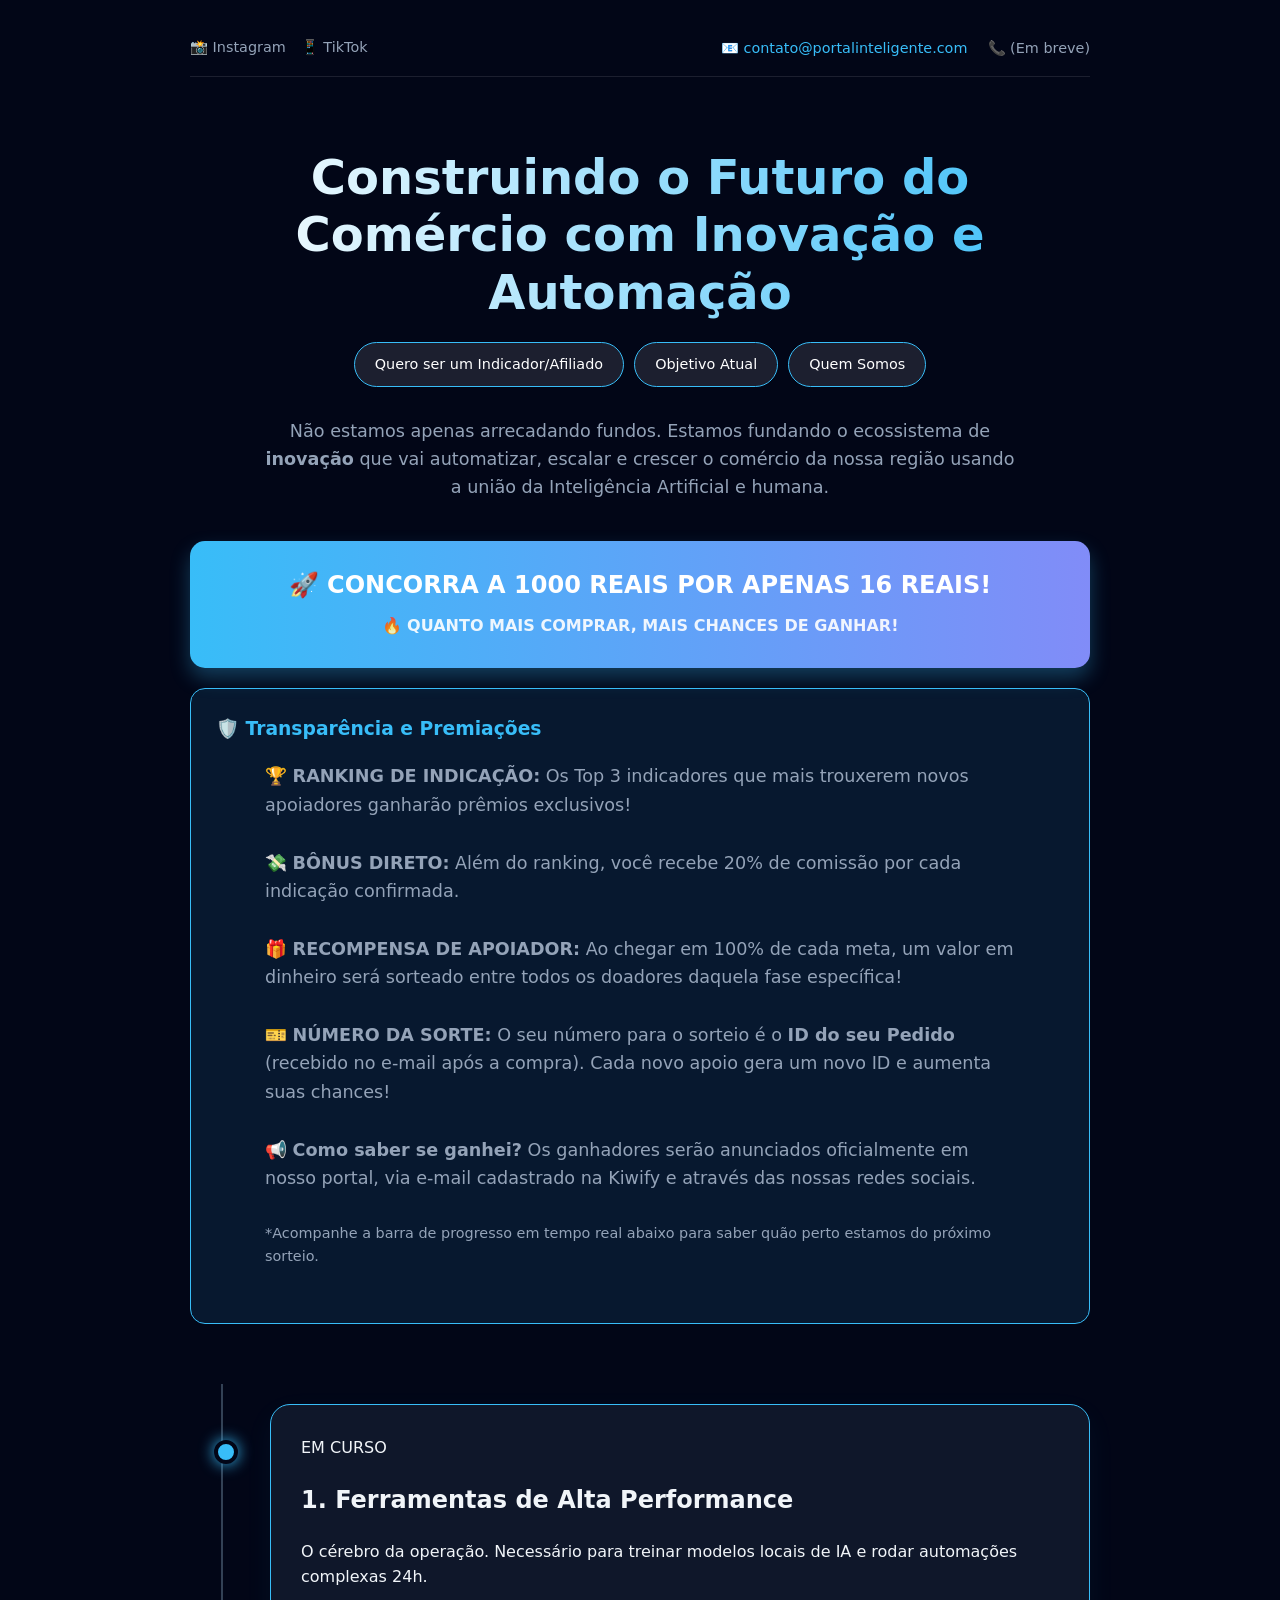
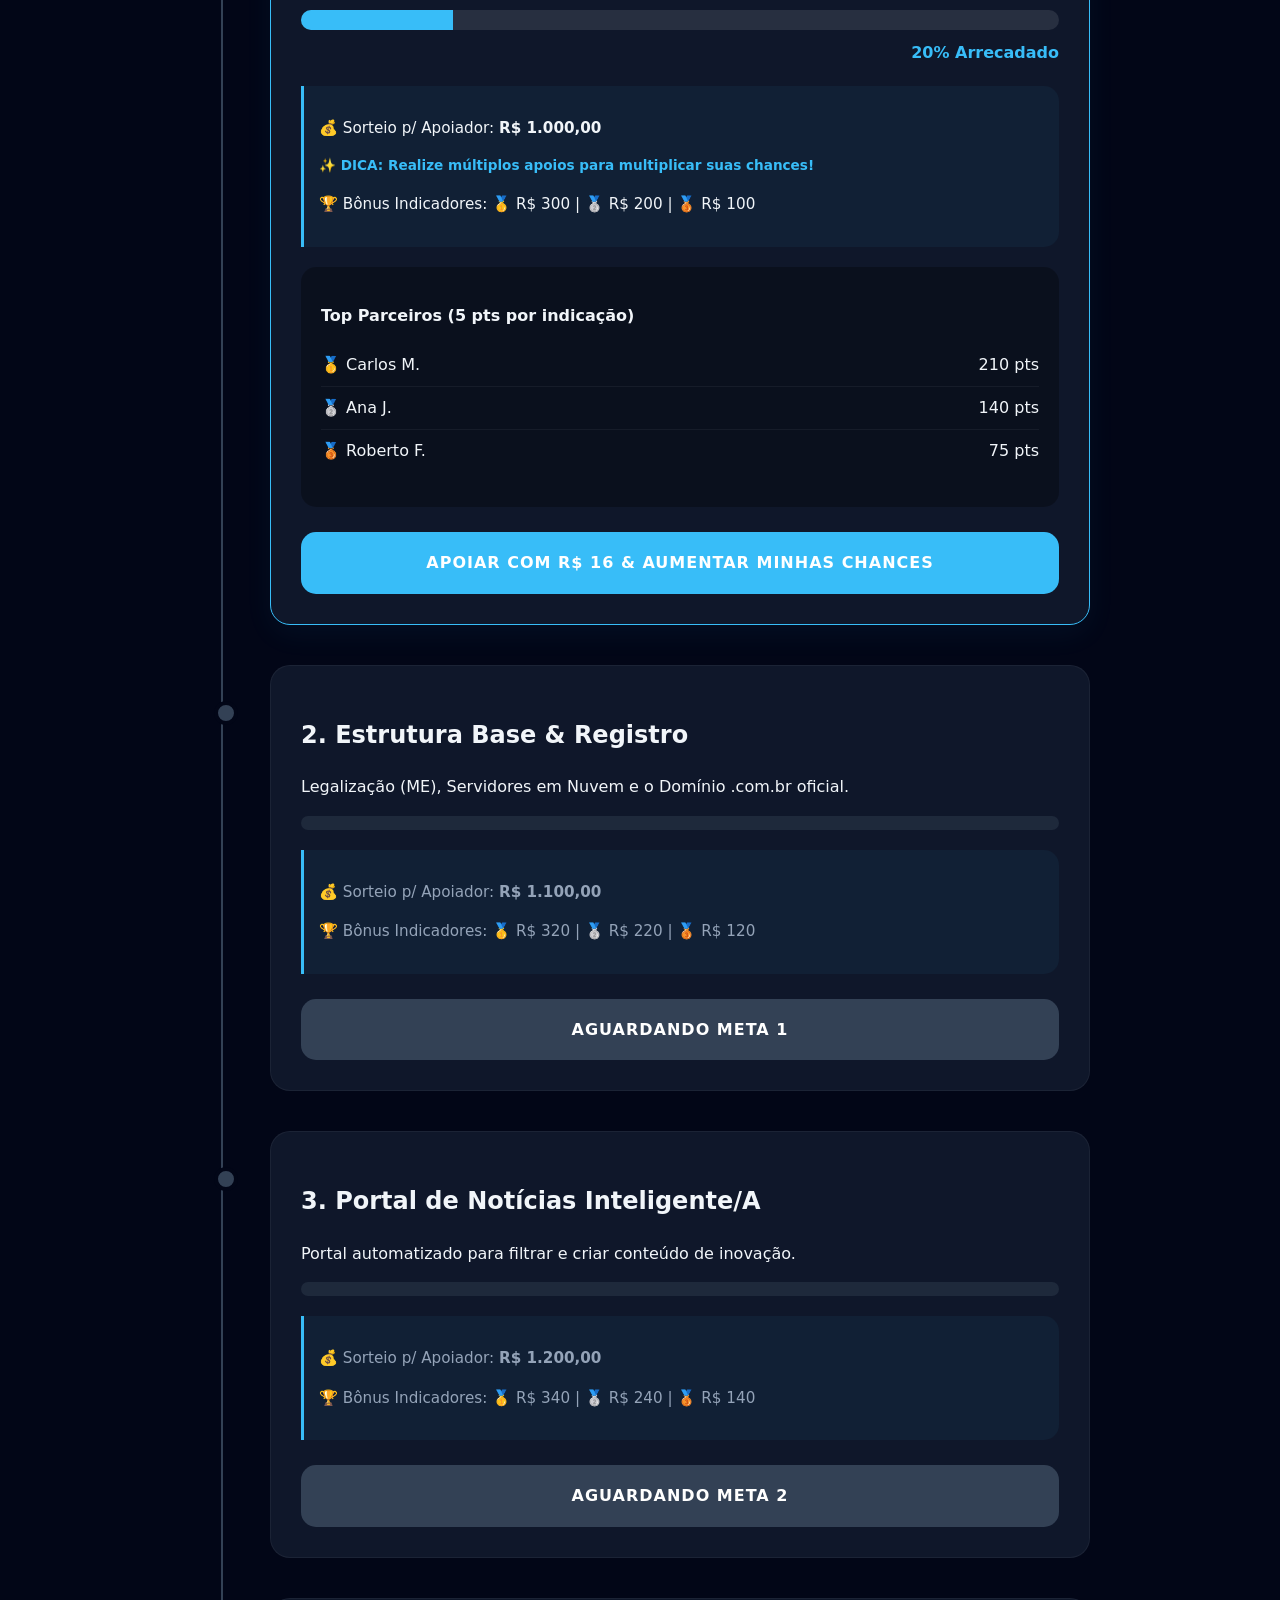
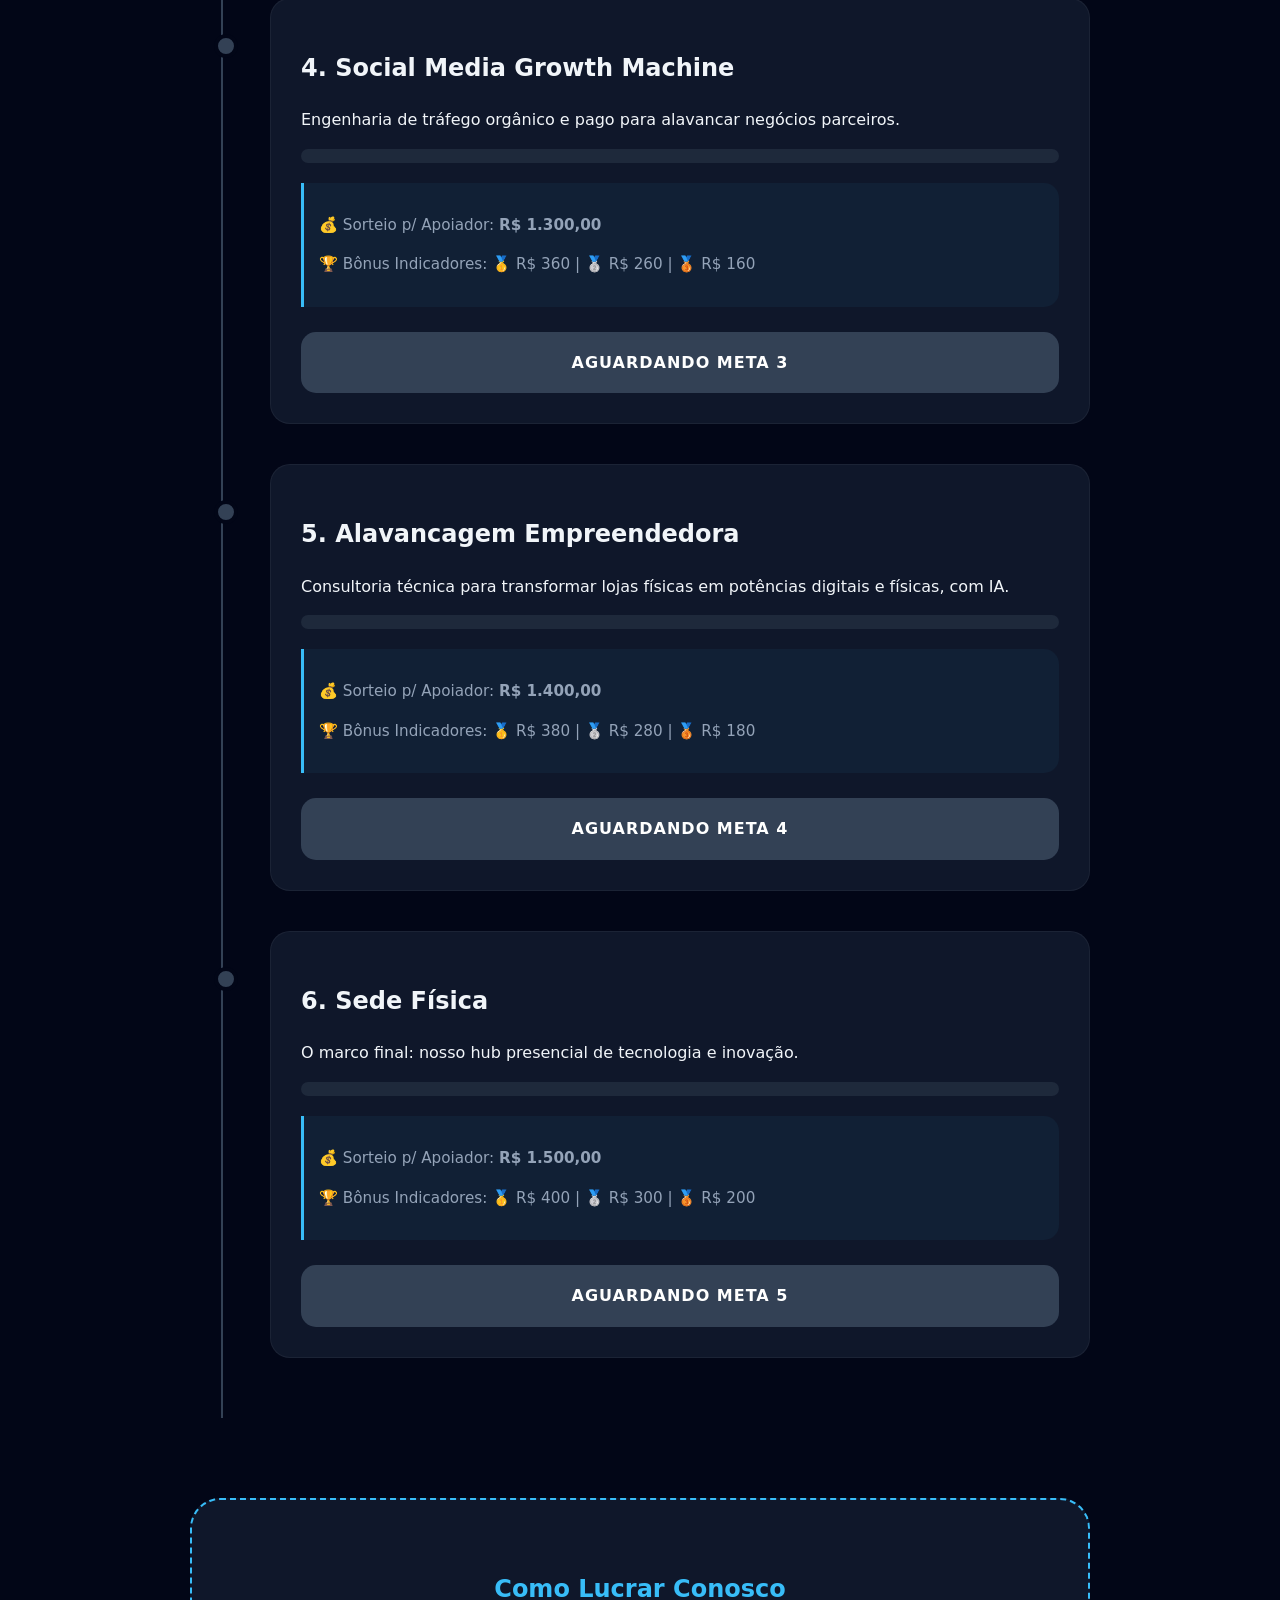
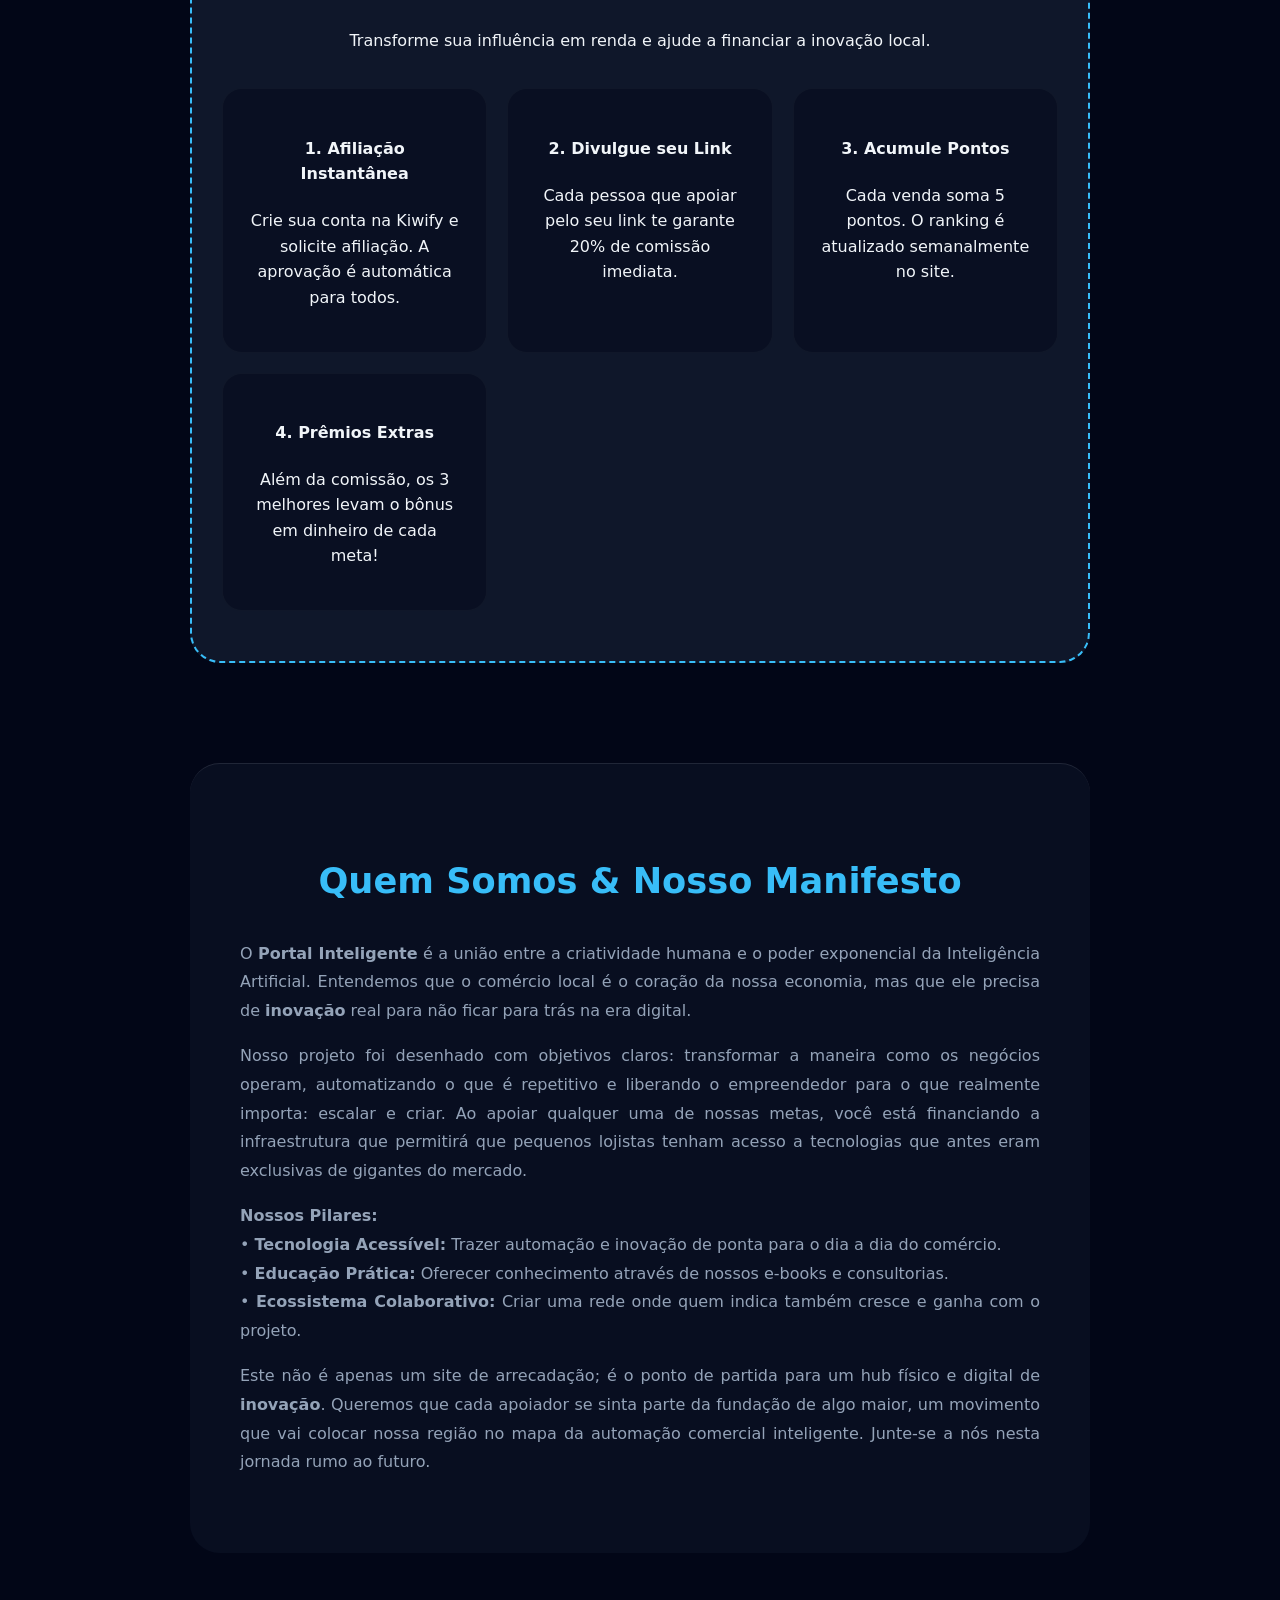
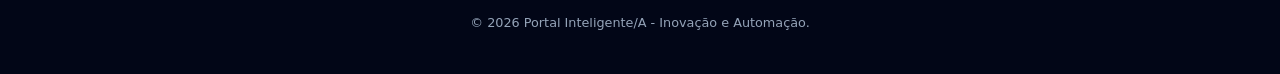
==== index.html @ 9bc27019 "primeira versão" ====
<!DOCTYPE html>
<html lang="pt-BR">
<head>
    <meta charset="UTF-8">
    <meta name="viewport" content="width=device-width, initial-scale=1.0">
    <title>Construindo o Futuro do Comércio com Inovação e Automação</title>
    <link rel="stylesheet" href="style.css">
</head>
<body>

<div class="container">
    
    <div class="social-contact-bar" style="display: flex; justify-content: space-between; align-items: center; padding: 15px 0; border-bottom: 1px solid rgba(255,255,255,0.1); margin-bottom: 20px; flex-wrap: wrap; gap: 15px;">
        <div class="social-links" style="display: flex; gap: 15px;">
            <a href="https://instagram.com/SEU_USER" target="_blank" style="color: var(--text-light); text-decoration: none; font-size: 0.9rem;">📸 Instagram</a>
            <a href="https://tiktok.com/@SEU_USER" target="_blank" style="color: var(--text-light); text-decoration: none; font-size: 0.9rem;">📱 TikTok</a>
        </div>
        <div class="contact-info">
            <span style="color: var(--primary); font-size: 0.9rem;">📧 contato@portalinteligente.com</span>
            <span style="color: var(--text-light); font-size: 0.9rem; margin-left: 15px;">📞 (Em breve)</span>
        </div>
    </div>

    <header class="header">
        <h1>Construindo o Futuro do Comércio com Inovação e Automação</h1>
        
        <div class="nav-menu" style="margin-bottom: 30px; display: flex; justify-content: center; gap: 10px; flex-wrap: wrap;">
            <a href="#afiliados" class="btn-nav" style="padding: 10px 20px; background: rgba(255,255,255,0.1); border-radius: 50px; text-decoration: none; color: white; border: 1px solid var(--primary); font-size: 0.9rem;">Quero ser um Indicador/Afiliado</a>
            <a href="#objetivo-atual" class="btn-nav" style="padding: 10px 20px; background: rgba(255,255,255,0.1); border-radius: 50px; text-decoration: none; color: white; border: 1px solid var(--primary); font-size: 0.9rem;">Objetivo Atual</a>
            <a href="#quem-somos" class="btn-nav" style="padding: 10px 20px; background: rgba(255,255,255,0.1); border-radius: 50px; text-decoration: none; color: white; border: 1px solid var(--primary); font-size: 0.9rem;">Quem Somos</a>
        </div>

        <p>Não estamos apenas arrecadando fundos. Estamos fundando o ecossistema de <strong>inovação</strong> que vai automatizar, escalar e crescer o comércio da nossa região usando a união da Inteligência Artificial e humana.</p>
        
        <div style="margin: 40px 0 20px 0;">
            <a href="SEU_LINK_KIWIFY" style="display: block; background: linear-gradient(90deg, #38bdf8, #818cf8); color: white; text-decoration: none; font-weight: bold; font-size: 1.5rem; padding: 25px; border-radius: 15px; text-align: center; box-shadow: 0 10px 20px rgba(56, 189, 248, 0.3); transition: transform 0.3s ease;">
                🚀 CONCORRA A 1000 REAIS POR APENAS 16 REAIS! <br>
                <span style="font-size: 1rem; opacity: 0.9;">🔥 QUANTO MAIS COMPRAR, MAIS CHANCES DE GANHAR!</span>
            </a>
        </div>

        <div class="recompensa-box" style="margin-top: 10px; background: rgba(56, 189, 248, 0.1); padding: 25px; border-radius: 15px; border: 1px solid var(--primary); text-align: left;">
            <h3 style="margin-top:0; color:var(--primary);">🛡️ Transparência e Premiações</h3>
            
            <p>🏆 <strong>RANKING DE INDICAÇÃO:</strong> Os Top 3 indicadores que mais trouxerem novos apoiadores ganharão prêmios exclusivos!</p>
            
            <p>💸 <strong>BÔNUS DIRETO:</strong> Além do ranking, você recebe 20% de comissão por cada indicação confirmada.</p>
            
            <p>🎁 <strong>RECOMPENSA DE APOIADOR:</strong> Ao chegar em 100% de cada meta, um valor em dinheiro será sorteado entre todos os doadores daquela fase específica!</p>

            <p>🎫 <strong>NÚMERO DA SORTE:</strong> O seu número para o sorteio é o <b>ID do seu Pedido</b> (recebido no e-mail após a compra). Cada novo apoio gera um novo ID e aumenta suas chances!</p>
            
            <p>📢 <strong>Como saber se ganhei?</strong> Os ganhadores serão anunciados oficialmente em nosso portal, via e-mail cadastrado na Kiwify e através das nossas redes sociais.</p>
            
            <p style="font-size: 0.9rem; color: var(--text-light);">*Acompanhe a barra de progresso em tempo real abaixo para saber quão perto estamos do próximo sorteio.</p>
        </div>
    </header>

    <div class="timeline">
        
        <div class="card active" id="objetivo-atual">
            <div class="status-badge">EM CURSO</div>
            <h2>1. Ferramentas de Alta Performance</h2>
            <p>O cérebro da operação. Necessário para treinar modelos locais de IA e rodar automações complexas 24h.</p>
            
            <div class="progress-container" style="position: relative; margin: 20px 0;">
                <div class="progress-bg" style="height: 20px; background: rgba(255,255,255,0.1); border-radius: 10px; overflow: hidden;">
                    <div class="progress-fill" style="width: 20%; height: 100%; background: var(--primary); transition: width 0.5s ease;"></div>
                </div>
                <span style="display: block; text-align: right; margin-top: 5px; color: var(--primary); font-weight: bold;">20% Arrecadado</span>
            </div>
            
            <div class="premios-meta">
                <p>💰 Sorteio p/ Apoiador: <strong>R$ 1.000,00</strong></p>
                <p style="color: var(--primary); font-weight: bold; font-size: 0.85rem;">✨ DICA: Realize múltiplos apoios para multiplicar suas chances!</p>
                <p>🏆 Bônus Indicadores: 🥇 R$ 300 | 🥈 R$ 200 | 🥉 R$ 100</p>
            </div>

            <div class="ranking">
                <h3>Top Parceiros (5 pts por indicação)</h3>
                <ul>
                    <li><span>🥇 Carlos M.</span> <span>210 pts</span></li>
                    <li><span>🥈 Ana J.</span> <span>140 pts</span></li>
                    <li><span>🥉 Roberto F.</span> <span>75 pts</span></li>
                </ul>
            </div>
            <a href="SEU_LINK_KIWIFY" class="btn-buy">Apoiar com R$ 16 & Aumentar Minhas Chances</a>
        </div>

        <div class="card">
            <h2>2. Estrutura Base & Registro</h2>
            <p>Legalização (ME), Servidores em Nuvem e o Domínio .com.br oficial.</p>
            <div class="progress-bg"><div class="progress-fill" style="width: 0%;"></div></div>
            <div class="premios-meta" style="color: var(--text-light);">
                <p>💰 Sorteio p/ Apoiador: <strong>R$ 1.100,00</strong></p>
                <p>🏆 Bônus Indicadores: 🥇 R$ 320 | 🥈 R$ 220 | 🥉 R$ 120</p>
            </div>
            <a href="#" class="btn-buy" style="background: var(--locked);">Aguardando Meta 1</a>
        </div>

        <div class="card">
            <h2>3. Portal de Notícias Inteligente/A</h2>
            <p>Portal automatizado para filtrar e criar conteúdo de inovação.</p>
            <div class="progress-bg"><div class="progress-fill" style="width: 0%;"></div></div>
            <div class="premios-meta" style="color: var(--text-light);">
                <p>💰 Sorteio p/ Apoiador: <strong>R$ 1.200,00</strong></p>
                <p>🏆 Bônus Indicadores: 🥇 R$ 340 | 🥈 R$ 240 | 🥉 R$ 140</p>
            </div>
            <a href="#" class="btn-buy" style="background: var(--locked);">Aguardando Meta 2</a>
        </div>

        <div class="card">
            <h2>4. Social Media Growth Machine</h2>
            <p>Engenharia de tráfego orgânico e pago para alavancar negócios parceiros.</p>
            <div class="progress-bg"><div class="progress-fill" style="width: 0%;"></div></div>
            <div class="premios-meta" style="color: var(--text-light);">
                <p>💰 Sorteio p/ Apoiador: <strong>R$ 1.300,00</strong></p>
                <p>🏆 Bônus Indicadores: 🥇 R$ 360 | 🥈 R$ 260 | 🥉 R$ 160</p>
            </div>
            <a href="#" class="btn-buy" style="background: var(--locked);">Aguardando Meta 3</a>
        </div>

        <div class="card">
            <h2>5. Alavancagem Empreendedora</h2>
            <p>Consultoria técnica para transformar lojas físicas em potências digitais e físicas, com IA.</p>
            <div class="progress-bg"><div class="progress-fill" style="width: 0%;"></div></div>
            <div class="premios-meta" style="color: var(--text-light);">
                <p>💰 Sorteio p/ Apoiador: <strong>R$ 1.400,00</strong></p>
                <p>🏆 Bônus Indicadores: 🥇 R$ 380 | 🥈 R$ 280 | 🥉 R$ 180</p>
            </div>
            <a href="#" class="btn-buy" style="background: var(--locked);">Aguardando Meta 4</a>
        </div>

        <div class="card">
            <h2>6. Sede Física</h2>
            <p>O marco final: nosso hub presencial de tecnologia e inovação.</p>
            <div class="progress-bg"><div class="progress-fill" style="width: 0%;"></div></div>
            <div class="premios-meta" style="color: var(--text-light);">
                <p>💰 Sorteio p/ Apoiador: <strong>R$ 1.500,00</strong></p>
                <p>🏆 Bônus Indicadores: 🥇 R$ 400 | 🥈 R$ 300 | 🥉 R$ 200</p>
            </div>
            <a href="#" class="btn-buy" style="background: var(--locked);">Aguardando Meta 5</a>
        </div>

    </div>

    <section id="afiliados" class="afiliados-section">
        <h2 style="text-align: center; color: var(--primary);">Como Lucrar Conosco</h2>
        <p style="text-align: center;">Transforme sua influência em renda e ajude a financiar a inovação local.</p>
        
        <div class="step-grid">
            <div class="step">
                <h4>1. Afiliação Instantânea</h4>
                <p>Crie sua conta na Kiwify e solicite afiliação. A aprovação é automática para todos.</p>
            </div>
            <div class="step">
                <h4>2. Divulgue seu Link</h4>
                <p>Cada pessoa que apoiar pelo seu link te garante 20% de comissão imediata.</p>
            </div>
            <div class="step">
                <h4>3. Acumule Pontos</h4>
                <p>Cada venda soma 5 pontos. O ranking é atualizado semanalmente no site.</p>
            </div>
            <div class="step">
                <h4>4. Prêmios Extras</h4>
                <p>Além da comissão, os 3 melhores levam o bônus em dinheiro de cada meta!</p>
            </div>
        </div>
    </section>

    <section id="quem-somos" style="margin-top: 100px; padding: 60px 20px; border-top: 1px solid rgba(255,255,255,0.1); background: rgba(15, 23, 42, 0.5); border-radius: 30px;">
        <h2 style="text-align: center; color: var(--primary); font-size: 2.2rem; margin-bottom: 30px;">Quem Somos & Nosso Manifesto</h2>
        <div style="max-width: 800px; margin: 0 auto; line-height: 1.8; color: var(--text-light); text-align: justify;">
            <p>O <strong>Portal Inteligente</strong> é a união entre a criatividade humana e o poder exponencial da Inteligência Artificial. Entendemos que o comércio local é o coração da nossa economia, mas que ele precisa de <strong>inovação</strong> real para não ficar para trás na era digital. </p>
            
            <p>Nosso projeto foi desenhado com objetivos claros: transformar a maneira como os negócios operam, automatizando o que é repetitivo e liberando o empreendedor para o que realmente importa: escalar e criar. Ao apoiar qualquer uma de nossas metas, você está financiando a infraestrutura que permitirá que pequenos lojistas tenham acesso a tecnologias que antes eram exclusivas de gigantes do mercado.</p>
            
            <p><strong>Nossos Pilares:</strong><br>
            • <strong>Tecnologia Acessível:</strong> Trazer automação e inovação de ponta para o dia a dia do comércio.<br>
            • <strong>Educação Prática:</strong> Oferecer conhecimento através de nossos e-books e consultorias.<br>
            • <strong>Ecossistema Colaborativo:</strong> Criar uma rede onde quem indica também cresce e ganha com o projeto.</p>
            
            <p>Este não é apenas um site de arrecadação; é o ponto de partida para um hub físico e digital de <strong>inovação</strong>. Queremos que cada apoiador se sinta parte da fundação de algo maior, um movimento que vai colocar nossa região no mapa da automação comercial inteligente. Junte-se a nós nesta jornada rumo ao futuro.</p>
        </div>
    </section>

</div>

<footer style="text-align: center; padding: 40px; color: var(--text-light); font-size: 0.8rem;">
    &copy; 2026 Portal Inteligente/A - Inovação e Automação.
</footer>

<script src="script.js"></script>
</body>
</html>
---- style.css ----
:root {
    --primary: #38bdf8;
    --primary-dark: #0284c7;
    --bg-body: #020617;
    --card-bg: #0f172a;
    --white: #ffffff;
    --text-main: #f1f5f9;
    --text-light: #94a3b8;
    --locked: #334155;
    --accent: #818cf8; /* Nova cor para o gradiente do botão */
}

body {
    font-family: 'Inter', system-ui, sans-serif;
    background-color: var(--bg-body);
    color: var(--text-main);
    margin: 0;
    scroll-behavior: smooth;
    line-height: 1.6;
}

.container {
    max-width: 900px;
    margin: 0 auto;
    padding: 20px;
}

/* Barra Superior de Redes e Contato */
.social-contact-bar a {
    transition: color 0.3s ease;
}

.social-contact-bar a:hover {
    color: var(--primary) !important;
}

/* Header Persuasivo */
.header {
    text-align: center;
    margin-bottom: 60px;
    padding-top: 20px;
}

.header h1 {
    font-size: 3rem;
    color: var(--white);
    background: linear-gradient(to right, #ffffff, var(--primary));
    background-clip: text;
    -webkit-background-clip: text;
    -webkit-text-fill-color: transparent;
    margin-bottom: 20px;
    display: inline-block;
    line-height: 1.2;
}

.header p {
    font-size: 1.1rem;
    color: var(--text-light);
    max-width: 750px;
    margin: 0 auto 30px;
}

/* Menu de Navegação */
.btn-nav {
    transition: all 0.3s ease;
}

.btn-nav:hover {
    background: var(--primary) !important;
    color: var(--bg-body) !important;
    transform: translateY(-2px);
}

/* Botão Enorme de Destaque */
.header a[style*="linear-gradient"] {
    transition: all 0.3s ease !important;
}

.header a[style*="linear-gradient"]:hover {
    transform: scale(1.02);
    box-shadow: 0 15px 30px rgba(56, 189, 248, 0.4) !important;
    filter: brightness(1.1);
}

/* Linha do Tempo (Timeline) */
.timeline {
    position: relative;
    padding: 20px 0;
}

.timeline::before {
    content: '';
    position: absolute;
    left: 31px;
    top: 0;
    width: 2px;
    height: 100%;
    background: var(--locked);
}

.card {
    background: var(--card-bg);
    border-radius: 20px;
    padding: 30px;
    margin-bottom: 40px;
    margin-left: 80px;
    position: relative;
    border: 1px solid rgba(255,255,255,0.05);
    transition: transform 0.3s ease;
}

.card:hover {
    transform: translateX(5px);
    border-color: rgba(56, 189, 248, 0.2);
}

.card::before {
    content: '';
    position: absolute;
    left: -57px;
    top: 35px;
    width: 16px;
    height: 16px;
    border-radius: 50%;
    background: var(--locked);
    border: 4px solid var(--bg-body);
    z-index: 2;
}

.card.active::before {
    background: var(--primary);
    box-shadow: 0 0 15px var(--primary);
}

.card.active { 
    border-color: var(--primary); 
    box-shadow: 0 10px 30px rgba(56, 189, 248, 0.05);
}

/* Barras de Progresso */
.progress-bg { 
    background: #1e293b; 
    border-radius: 50px; 
    height: 14px; 
    margin: 10px 0; 
    overflow: hidden; 
}

.progress-fill { 
    background: var(--primary); 
    height: 100%; 
    transition: width 1.5s cubic-bezier(0.1, 0, 0.3, 1); 
}

/* Premiações e Rankings */
.premios-meta {
    background: rgba(56, 189, 248, 0.05);
    border-left: 3px solid var(--primary);
    padding: 15px;
    border-radius: 0 15px 15px 0;
    margin: 20px 0;
    font-size: 0.95rem;
}

.ranking { 
    background: rgba(0,0,0,0.3); 
    padding: 20px; 
    border-radius: 15px; 
    margin-top: 20px; 
}

.ranking h3 {
    font-size: 1rem;
    margin-bottom: 15px;
    color: var(--text-main);
}

.ranking ul { list-style: none; padding: 0; }
.ranking li { 
    display: flex; 
    justify-content: space-between; 
    padding: 8px 0;
    border-bottom: 1px solid rgba(255,255,255,0.05);
}

.ranking li:last-child { border: none; }

/* Botões de Ação */
.btn-buy {
    display: block;
    background: var(--primary);
    color: var(--white);
    text-decoration: none;
    text-align: center;
    padding: 18px;
    border-radius: 15px;
    font-weight: bold;
    margin-top: 25px;
    transition: all 0.3s ease;
    text-transform: uppercase;
    letter-spacing: 1px;
}

.btn-buy:hover {
    background: var(--primary-dark);
    transform: translateY(-3px);
    box-shadow: 0 10px 20px rgba(2, 132, 199, 0.3);
}

/* Seção Afiliados */
.afiliados-section {
    background: var(--card-bg);
    border-radius: 30px;
    padding: 50px 30px;
    margin-top: 80px;
    border: 2px dashed var(--primary);
}

.step-grid {
    display: grid;
    grid-template-columns: repeat(auto-fit, minmax(200px, 1fr));
    gap: 20px;
    margin-top: 35px;
}

.step {
    background: rgba(2, 6, 23, 0.4);
    padding: 25px;
    border-radius: 20px;
    text-align: center;
    border: 1px solid rgba(255,255,255,0.03);
}

/* Responsividade */
@media (max-width: 600px) {
    .header h1 { font-size: 2.2rem; }
    .header p { font-size: 1rem; }
    .timeline::before { left: 21px; }
    .card { margin-left: 50px; padding: 20px; }
    .card::before { left: -37px; }
    .social-contact-bar { justify-content: center; text-align: center; }
}
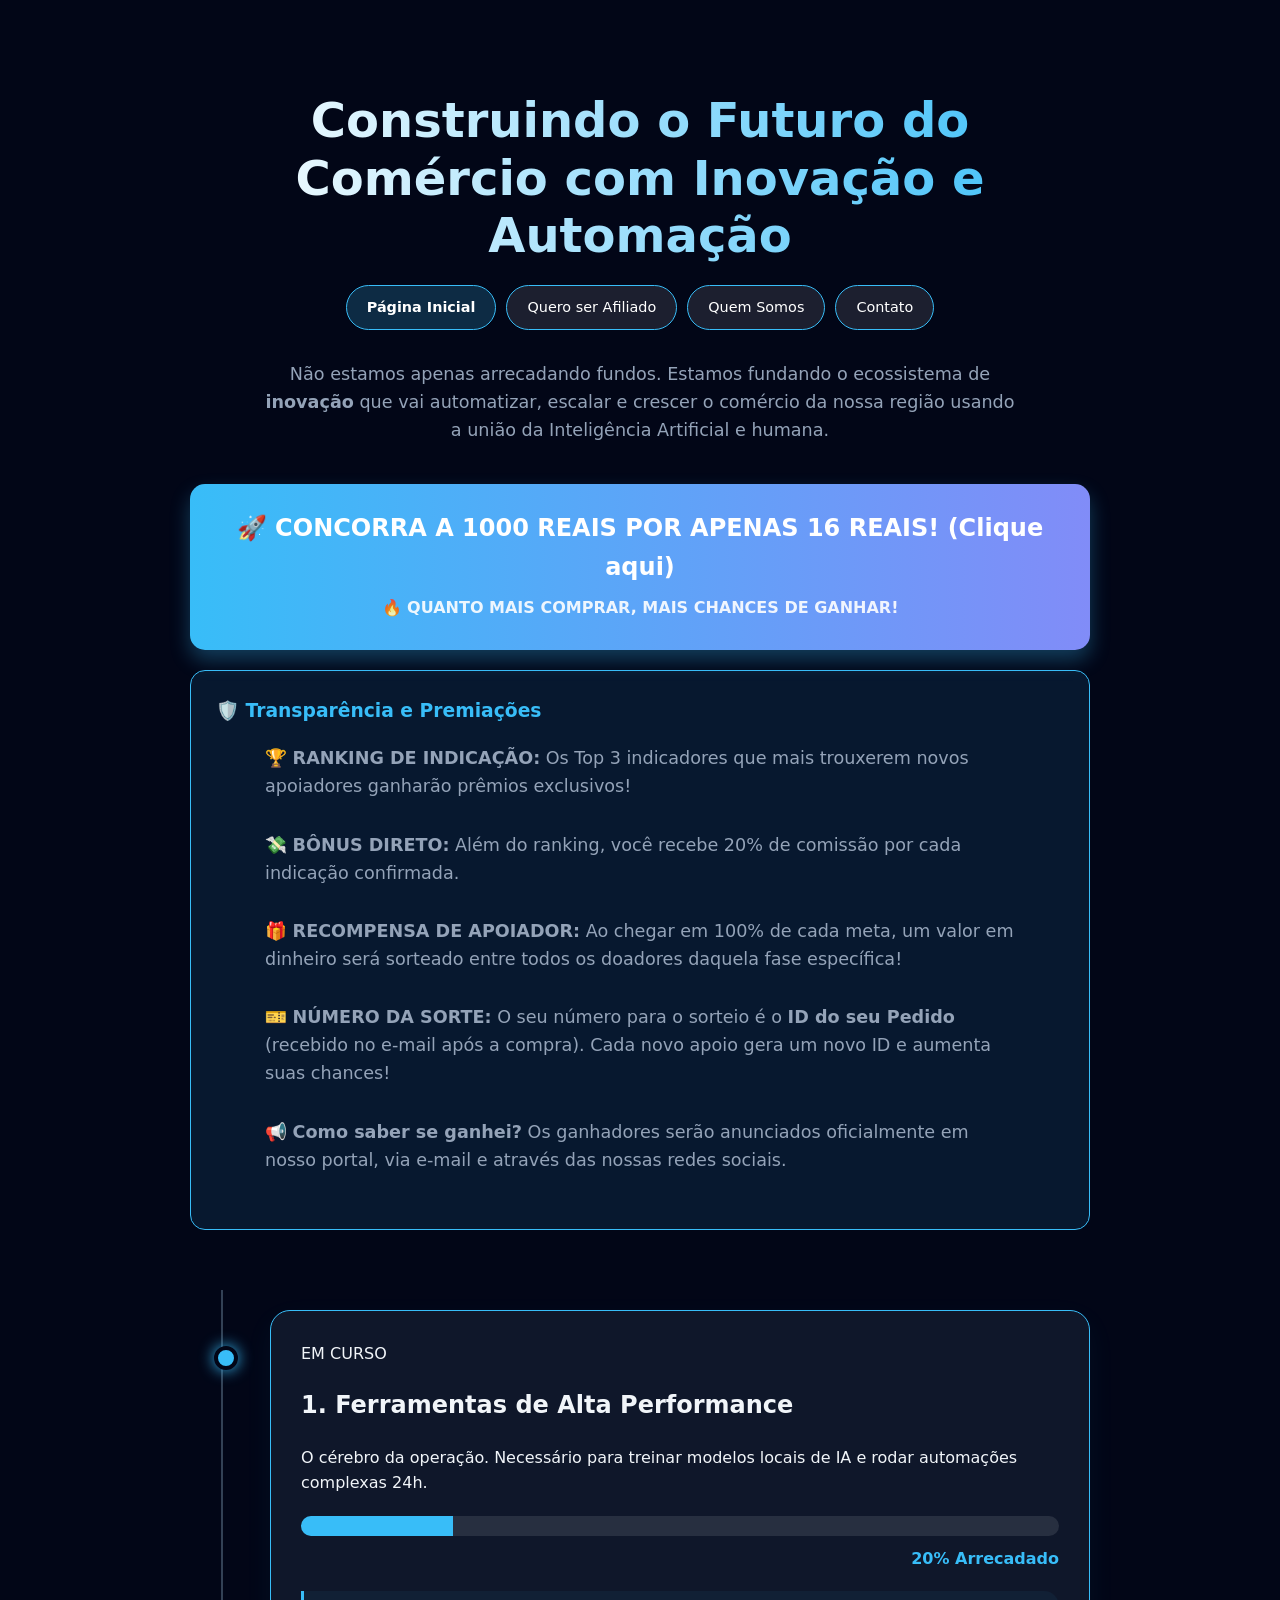
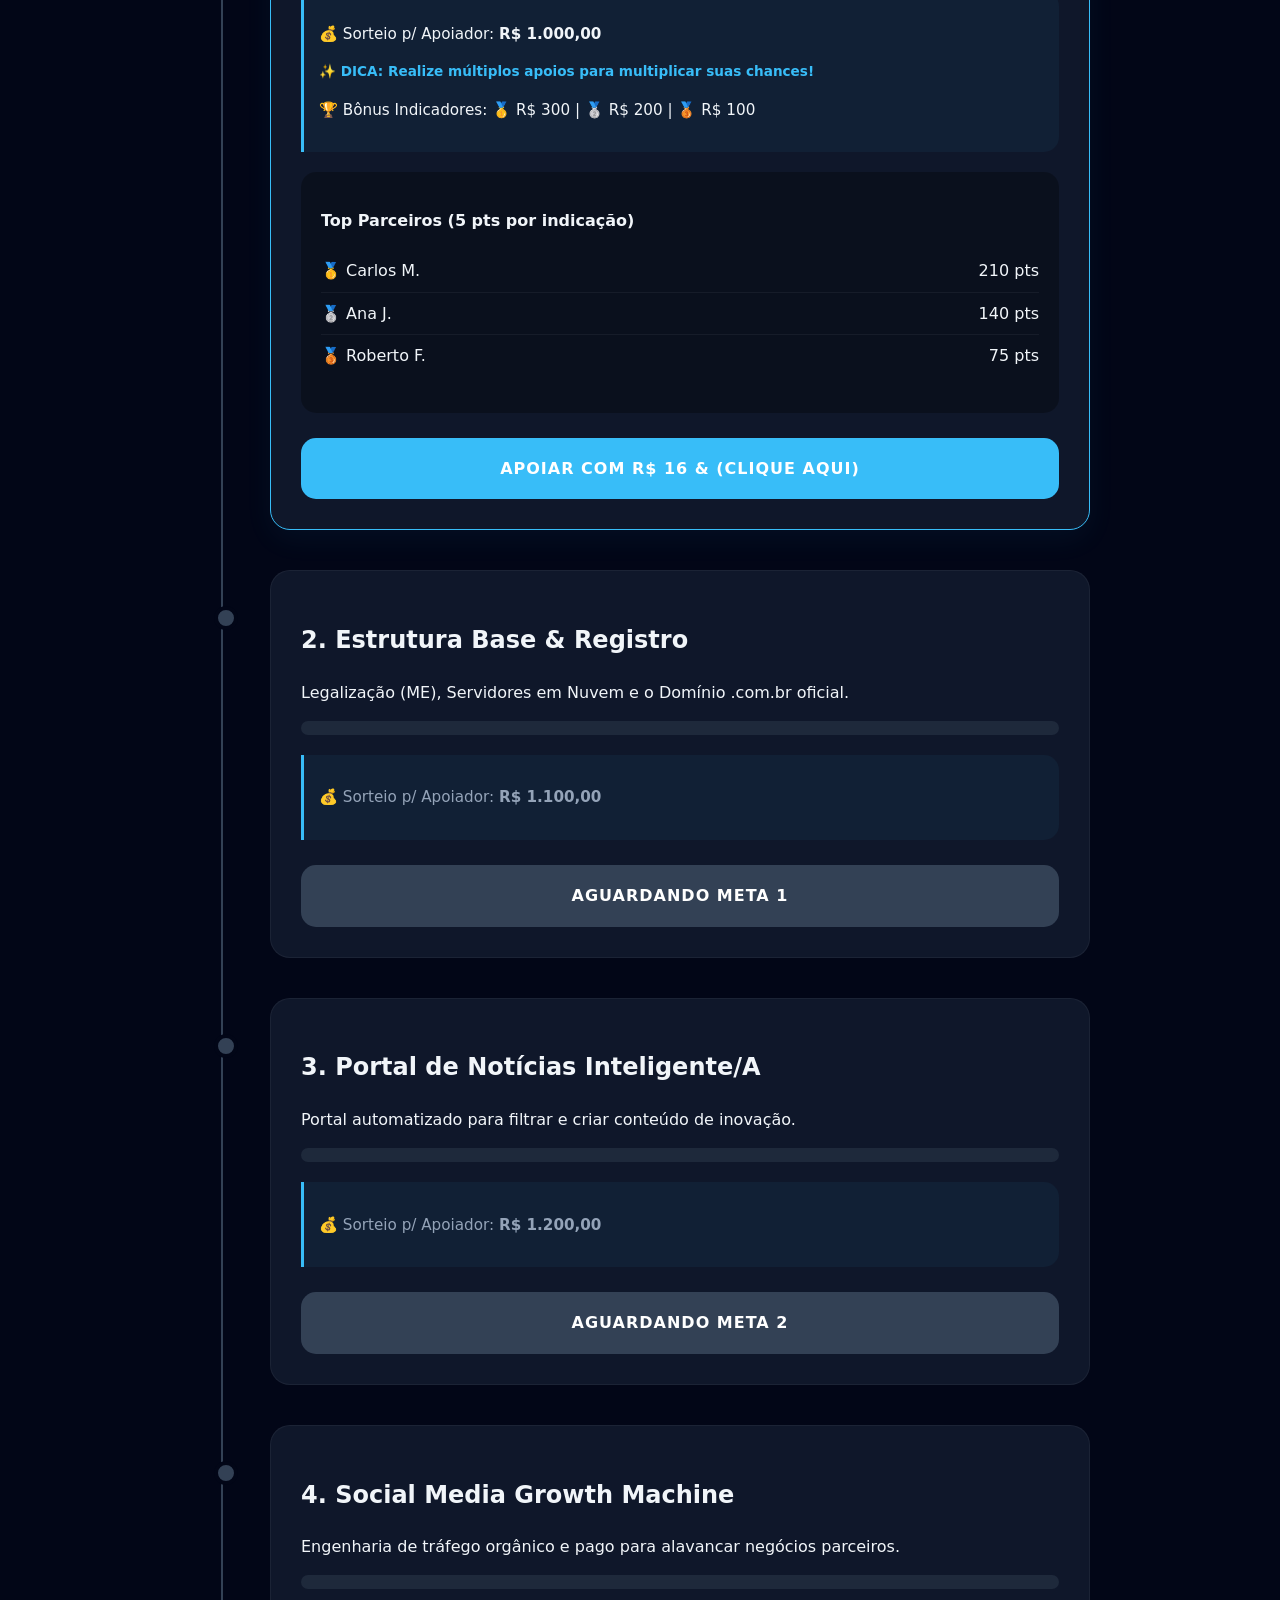
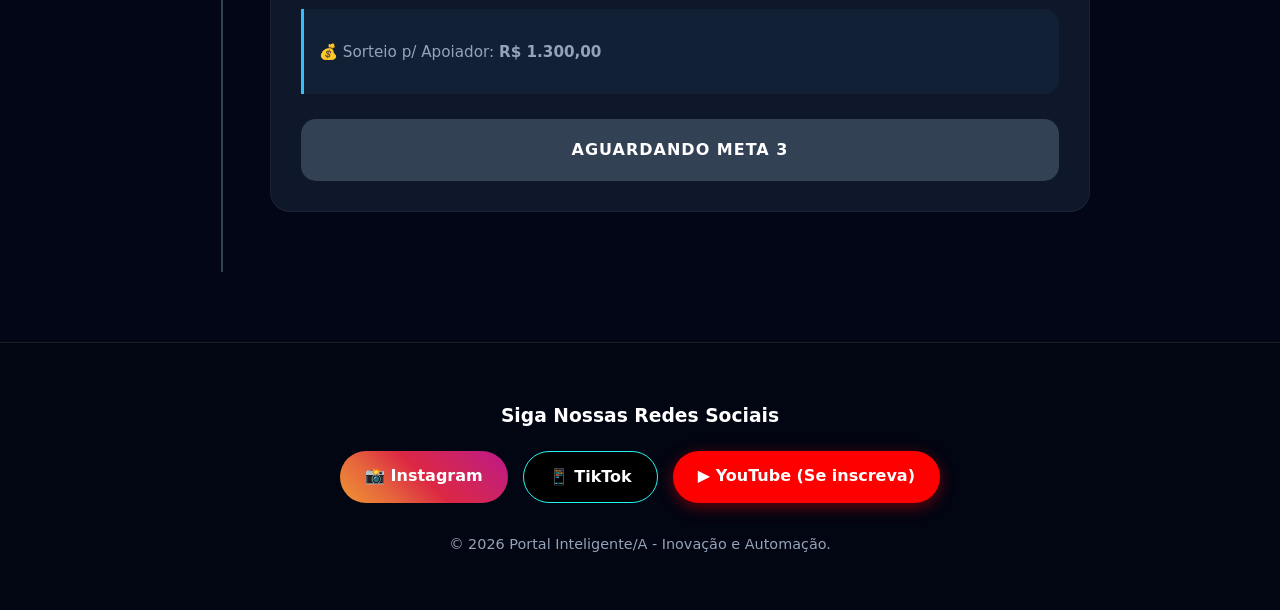
==== commit d9445dcb: "Update index.html" ====
--- a/index.html
+++ b/index.html
@@ -3,61 +3,42 @@
 <head>
     <meta charset="UTF-8">
     <meta name="viewport" content="width=device-width, initial-scale=1.0">
-    <title>Construindo o Futuro do Comércio com Inovação e Automação</title>
+    <title>Construindo o Futuro do Comércio - Portal Inteligente/A</title>
     <link rel="stylesheet" href="style.css">
 </head>
 <body>
 
 <div class="container">
-    
-    <div class="social-contact-bar" style="display: flex; justify-content: space-between; align-items: center; padding: 15px 0; border-bottom: 1px solid rgba(255,255,255,0.1); margin-bottom: 20px; flex-wrap: wrap; gap: 15px;">
-        <div class="social-links" style="display: flex; gap: 15px;">
-            <a href="https://instagram.com/SEU_USER" target="_blank" style="color: var(--text-light); text-decoration: none; font-size: 0.9rem;">📸 Instagram</a>
-            <a href="https://tiktok.com/@SEU_USER" target="_blank" style="color: var(--text-light); text-decoration: none; font-size: 0.9rem;">📱 TikTok</a>
-        </div>
-        <div class="contact-info">
-            <span style="color: var(--primary); font-size: 0.9rem;">📧 contato@portalinteligente.com</span>
-            <span style="color: var(--text-light); font-size: 0.9rem; margin-left: 15px;">📞 (Em breve)</span>
-        </div>
-    </div>
-
-    <header class="header">
+    <header class="header" style="margin-top: 20px;">
         <h1>Construindo o Futuro do Comércio com Inovação e Automação</h1>
         
         <div class="nav-menu" style="margin-bottom: 30px; display: flex; justify-content: center; gap: 10px; flex-wrap: wrap;">
-            <a href="#afiliados" class="btn-nav" style="padding: 10px 20px; background: rgba(255,255,255,0.1); border-radius: 50px; text-decoration: none; color: white; border: 1px solid var(--primary); font-size: 0.9rem;">Quero ser um Indicador/Afiliado</a>
-            <a href="#objetivo-atual" class="btn-nav" style="padding: 10px 20px; background: rgba(255,255,255,0.1); border-radius: 50px; text-decoration: none; color: white; border: 1px solid var(--primary); font-size: 0.9rem;">Objetivo Atual</a>
-            <a href="#quem-somos" class="btn-nav" style="padding: 10px 20px; background: rgba(255,255,255,0.1); border-radius: 50px; text-decoration: none; color: white; border: 1px solid var(--primary); font-size: 0.9rem;">Quem Somos</a>
+            <a href="index.html" class="btn-nav" style="padding: 10px 20px; background: rgba(56, 189, 248, 0.2); border-radius: 50px; text-decoration: none; color: white; border: 1px solid var(--primary); font-size: 0.9rem; font-weight: bold;">Página Inicial</a>
+            <a href="afiliados.html" class="btn-nav" style="padding: 10px 20px; background: rgba(255,255,255,0.1); border-radius: 50px; text-decoration: none; color: white; border: 1px solid var(--primary); font-size: 0.9rem;">Quero ser Afiliado</a>
+            <a href="quem-somos.html" class="btn-nav" style="padding: 10px 20px; background: rgba(255,255,255,0.1); border-radius: 50px; text-decoration: none; color: white; border: 1px solid var(--primary); font-size: 0.9rem;">Quem Somos</a>
+            <a href="contato.html" class="btn-nav" style="padding: 10px 20px; background: rgba(255,255,255,0.1); border-radius: 50px; text-decoration: none; color: white; border: 1px solid var(--primary); font-size: 0.9rem;">Contato</a>
         </div>
 
         <p>Não estamos apenas arrecadando fundos. Estamos fundando o ecossistema de <strong>inovação</strong> que vai automatizar, escalar e crescer o comércio da nossa região usando a união da Inteligência Artificial e humana.</p>
         
         <div style="margin: 40px 0 20px 0;">
-            <a href="SEU_LINK_KIWIFY" style="display: block; background: linear-gradient(90deg, #38bdf8, #818cf8); color: white; text-decoration: none; font-weight: bold; font-size: 1.5rem; padding: 25px; border-radius: 15px; text-align: center; box-shadow: 0 10px 20px rgba(56, 189, 248, 0.3); transition: transform 0.3s ease;">
-                🚀 CONCORRA A 1000 REAIS POR APENAS 16 REAIS! <br>
+            <a href="https://pay.kiwify.com.br/sG62CQT" style="display: block; background: linear-gradient(90deg, #38bdf8, #818cf8); color: white; text-decoration: none; font-weight: bold; font-size: 1.5rem; padding: 25px; border-radius: 15px; text-align: center; box-shadow: 0 10px 20px rgba(56, 189, 248, 0.3); transition: transform 0.3s ease;">
+                🚀 CONCORRA A 1000 REAIS POR APENAS 16 REAIS! (Clique aqui) <br>
                 <span style="font-size: 1rem; opacity: 0.9;">🔥 QUANTO MAIS COMPRAR, MAIS CHANCES DE GANHAR!</span>
             </a>
         </div>
 
         <div class="recompensa-box" style="margin-top: 10px; background: rgba(56, 189, 248, 0.1); padding: 25px; border-radius: 15px; border: 1px solid var(--primary); text-align: left;">
             <h3 style="margin-top:0; color:var(--primary);">🛡️ Transparência e Premiações</h3>
-            
             <p>🏆 <strong>RANKING DE INDICAÇÃO:</strong> Os Top 3 indicadores que mais trouxerem novos apoiadores ganharão prêmios exclusivos!</p>
-            
             <p>💸 <strong>BÔNUS DIRETO:</strong> Além do ranking, você recebe 20% de comissão por cada indicação confirmada.</p>
-            
             <p>🎁 <strong>RECOMPENSA DE APOIADOR:</strong> Ao chegar em 100% de cada meta, um valor em dinheiro será sorteado entre todos os doadores daquela fase específica!</p>
-
             <p>🎫 <strong>NÚMERO DA SORTE:</strong> O seu número para o sorteio é o <b>ID do seu Pedido</b> (recebido no e-mail após a compra). Cada novo apoio gera um novo ID e aumenta suas chances!</p>
-            
-            <p>📢 <strong>Como saber se ganhei?</strong> Os ganhadores serão anunciados oficialmente em nosso portal, via e-mail cadastrado na Kiwify e através das nossas redes sociais.</p>
-            
-            <p style="font-size: 0.9rem; color: var(--text-light);">*Acompanhe a barra de progresso em tempo real abaixo para saber quão perto estamos do próximo sorteio.</p>
+            <p>📢 <strong>Como saber se ganhei?</strong> Os ganhadores serão anunciados oficialmente em nosso portal, via e-mail e através das nossas redes sociais.</p>
         </div>
     </header>
 
     <div class="timeline">
-        
         <div class="card active" id="objetivo-atual">
             <div class="status-badge">EM CURSO</div>
             <h2>1. Ferramentas de Alta Performance</h2>
@@ -84,7 +65,7 @@
                     <li><span>🥉 Roberto F.</span> <span>75 pts</span></li>
                 </ul>
             </div>
-            <a href="SEU_LINK_KIWIFY" class="btn-buy">Apoiar com R$ 16 & Aumentar Minhas Chances</a>
+            <a href="https://pay.kiwify.com.br/sG62CQT" class="btn-buy">Apoiar com R$ 16 & (Clique aqui)</a>
         </div>
 
         <div class="card">
@@ -93,7 +74,6 @@
             <div class="progress-bg"><div class="progress-fill" style="width: 0%;"></div></div>
             <div class="premios-meta" style="color: var(--text-light);">
                 <p>💰 Sorteio p/ Apoiador: <strong>R$ 1.100,00</strong></p>
-                <p>🏆 Bônus Indicadores: 🥇 R$ 320 | 🥈 R$ 220 | 🥉 R$ 120</p>
             </div>
             <a href="#" class="btn-buy" style="background: var(--locked);">Aguardando Meta 1</a>
         </div>
@@ -104,92 +84,36 @@
             <div class="progress-bg"><div class="progress-fill" style="width: 0%;"></div></div>
             <div class="premios-meta" style="color: var(--text-light);">
                 <p>💰 Sorteio p/ Apoiador: <strong>R$ 1.200,00</strong></p>
-                <p>🏆 Bônus Indicadores: 🥇 R$ 340 | 🥈 R$ 240 | 🥉 R$ 140</p>
             </div>
             <a href="#" class="btn-buy" style="background: var(--locked);">Aguardando Meta 2</a>
         </div>
-
+        
         <div class="card">
             <h2>4. Social Media Growth Machine</h2>
             <p>Engenharia de tráfego orgânico e pago para alavancar negócios parceiros.</p>
             <div class="progress-bg"><div class="progress-fill" style="width: 0%;"></div></div>
             <div class="premios-meta" style="color: var(--text-light);">
                 <p>💰 Sorteio p/ Apoiador: <strong>R$ 1.300,00</strong></p>
-                <p>🏆 Bônus Indicadores: 🥇 R$ 360 | 🥈 R$ 260 | 🥉 R$ 160</p>
             </div>
             <a href="#" class="btn-buy" style="background: var(--locked);">Aguardando Meta 3</a>
         </div>
+    </div>
+</div>
 
-        <div class="card">
-            <h2>5. Alavancagem Empreendedora</h2>
-            <p>Consultoria técnica para transformar lojas físicas em potências digitais e físicas, com IA.</p>
-            <div class="progress-bg"><div class="progress-fill" style="width: 0%;"></div></div>
-            <div class="premios-meta" style="color: var(--text-light);">
-                <p>💰 Sorteio p/ Apoiador: <strong>R$ 1.400,00</strong></p>
-                <p>🏆 Bônus Indicadores: 🥇 R$ 380 | 🥈 R$ 280 | 🥉 R$ 180</p>
-            </div>
-            <a href="#" class="btn-buy" style="background: var(--locked);">Aguardando Meta 4</a>
-        </div>
-
-        <div class="card">
-            <h2>6. Sede Física</h2>
-            <p>O marco final: nosso hub presencial de tecnologia e inovação.</p>
-            <div class="progress-bg"><div class="progress-fill" style="width: 0%;"></div></div>
-            <div class="premios-meta" style="color: var(--text-light);">
-                <p>💰 Sorteio p/ Apoiador: <strong>R$ 1.500,00</strong></p>
-                <p>🏆 Bônus Indicadores: 🥇 R$ 400 | 🥈 R$ 300 | 🥉 R$ 200</p>
-            </div>
-            <a href="#" class="btn-buy" style="background: var(--locked);">Aguardando Meta 5</a>
-        </div>
-
+<footer style="text-align: center; padding: 40px 20px; margin-top: 50px; border-top: 1px solid rgba(255,255,255,0.1); background: rgba(0,0,0,0.2);">
+    <h3 style="color: white; margin-bottom: 20px;">Siga Nossas Redes Sociais</h3>
+    
+    <div style="display: flex; justify-content: center; gap: 15px; flex-wrap: wrap; margin-bottom: 30px;">
+        <a href="https://instagram.com/SEU_USER" target="_blank" style="display: inline-block; padding: 12px 25px; background: linear-gradient(45deg, #f09433 0%, #e6683c 25%, #dc2743 50%, #cc2366 75%, #bc1888 100%); color: white; text-decoration: none; border-radius: 50px; font-weight: bold;">📸 Instagram</a>
+        
+        <a href="https://tiktok.com/@SEU_USER" target="_blank" style="display: inline-block; padding: 12px 25px; background: #000000; color: white; border: 1px solid #25F4EE; text-decoration: none; border-radius: 50px; font-weight: bold;">📱 TikTok</a>
+        
+        <a href="https://youtube.com/@SEU_CANAL" target="_blank" style="display: inline-block; padding: 12px 25px; background: #FF0000; color: white; text-decoration: none; border-radius: 50px; font-weight: bold; box-shadow: 0 4px 15px rgba(255,0,0,0.4);">▶️ YouTube (Se inscreva)</a>
     </div>
 
-    <section id="afiliados" class="afiliados-section">
-        <h2 style="text-align: center; color: var(--primary);">Como Lucrar Conosco</h2>
-        <p style="text-align: center;">Transforme sua influência em renda e ajude a financiar a inovação local.</p>
-        
-        <div class="step-grid">
-            <div class="step">
-                <h4>1. Afiliação Instantânea</h4>
-                <p>Crie sua conta na Kiwify e solicite afiliação. A aprovação é automática para todos.</p>
-            </div>
-            <div class="step">
-                <h4>2. Divulgue seu Link</h4>
-                <p>Cada pessoa que apoiar pelo seu link te garante 20% de comissão imediata.</p>
-            </div>
-            <div class="step">
-                <h4>3. Acumule Pontos</h4>
-                <p>Cada venda soma 5 pontos. O ranking é atualizado semanalmente no site.</p>
-            </div>
-            <div class="step">
-                <h4>4. Prêmios Extras</h4>
-                <p>Além da comissão, os 3 melhores levam o bônus em dinheiro de cada meta!</p>
-            </div>
-        </div>
-    </section>
-
-    <section id="quem-somos" style="margin-top: 100px; padding: 60px 20px; border-top: 1px solid rgba(255,255,255,0.1); background: rgba(15, 23, 42, 0.5); border-radius: 30px;">
-        <h2 style="text-align: center; color: var(--primary); font-size: 2.2rem; margin-bottom: 30px;">Quem Somos & Nosso Manifesto</h2>
-        <div style="max-width: 800px; margin: 0 auto; line-height: 1.8; color: var(--text-light); text-align: justify;">
-            <p>O <strong>Portal Inteligente</strong> é a união entre a criatividade humana e o poder exponencial da Inteligência Artificial. Entendemos que o comércio local é o coração da nossa economia, mas que ele precisa de <strong>inovação</strong> real para não ficar para trás na era digital. </p>
-            
-            <p>Nosso projeto foi desenhado com objetivos claros: transformar a maneira como os negócios operam, automatizando o que é repetitivo e liberando o empreendedor para o que realmente importa: escalar e criar. Ao apoiar qualquer uma de nossas metas, você está financiando a infraestrutura que permitirá que pequenos lojistas tenham acesso a tecnologias que antes eram exclusivas de gigantes do mercado.</p>
-            
-            <p><strong>Nossos Pilares:</strong><br>
-            • <strong>Tecnologia Acessível:</strong> Trazer automação e inovação de ponta para o dia a dia do comércio.<br>
-            • <strong>Educação Prática:</strong> Oferecer conhecimento através de nossos e-books e consultorias.<br>
-            • <strong>Ecossistema Colaborativo:</strong> Criar uma rede onde quem indica também cresce e ganha com o projeto.</p>
-            
-            <p>Este não é apenas um site de arrecadação; é o ponto de partida para um hub físico e digital de <strong>inovação</strong>. Queremos que cada apoiador se sinta parte da fundação de algo maior, um movimento que vai colocar nossa região no mapa da automação comercial inteligente. Junte-se a nós nesta jornada rumo ao futuro.</p>
-        </div>
-    </section>
-
-</div>
-
-<footer style="text-align: center; padding: 40px; color: var(--text-light); font-size: 0.8rem;">
-    &copy; 2026 Portal Inteligente/A - Inovação e Automação.
+    <p style="color: var(--text-light); font-size: 0.9rem;">&copy; 2026 Portal Inteligente/A - Inovação e Automação.</p>
 </footer>
 
 <script src="script.js"></script>
 </body>
-</html>+</html>
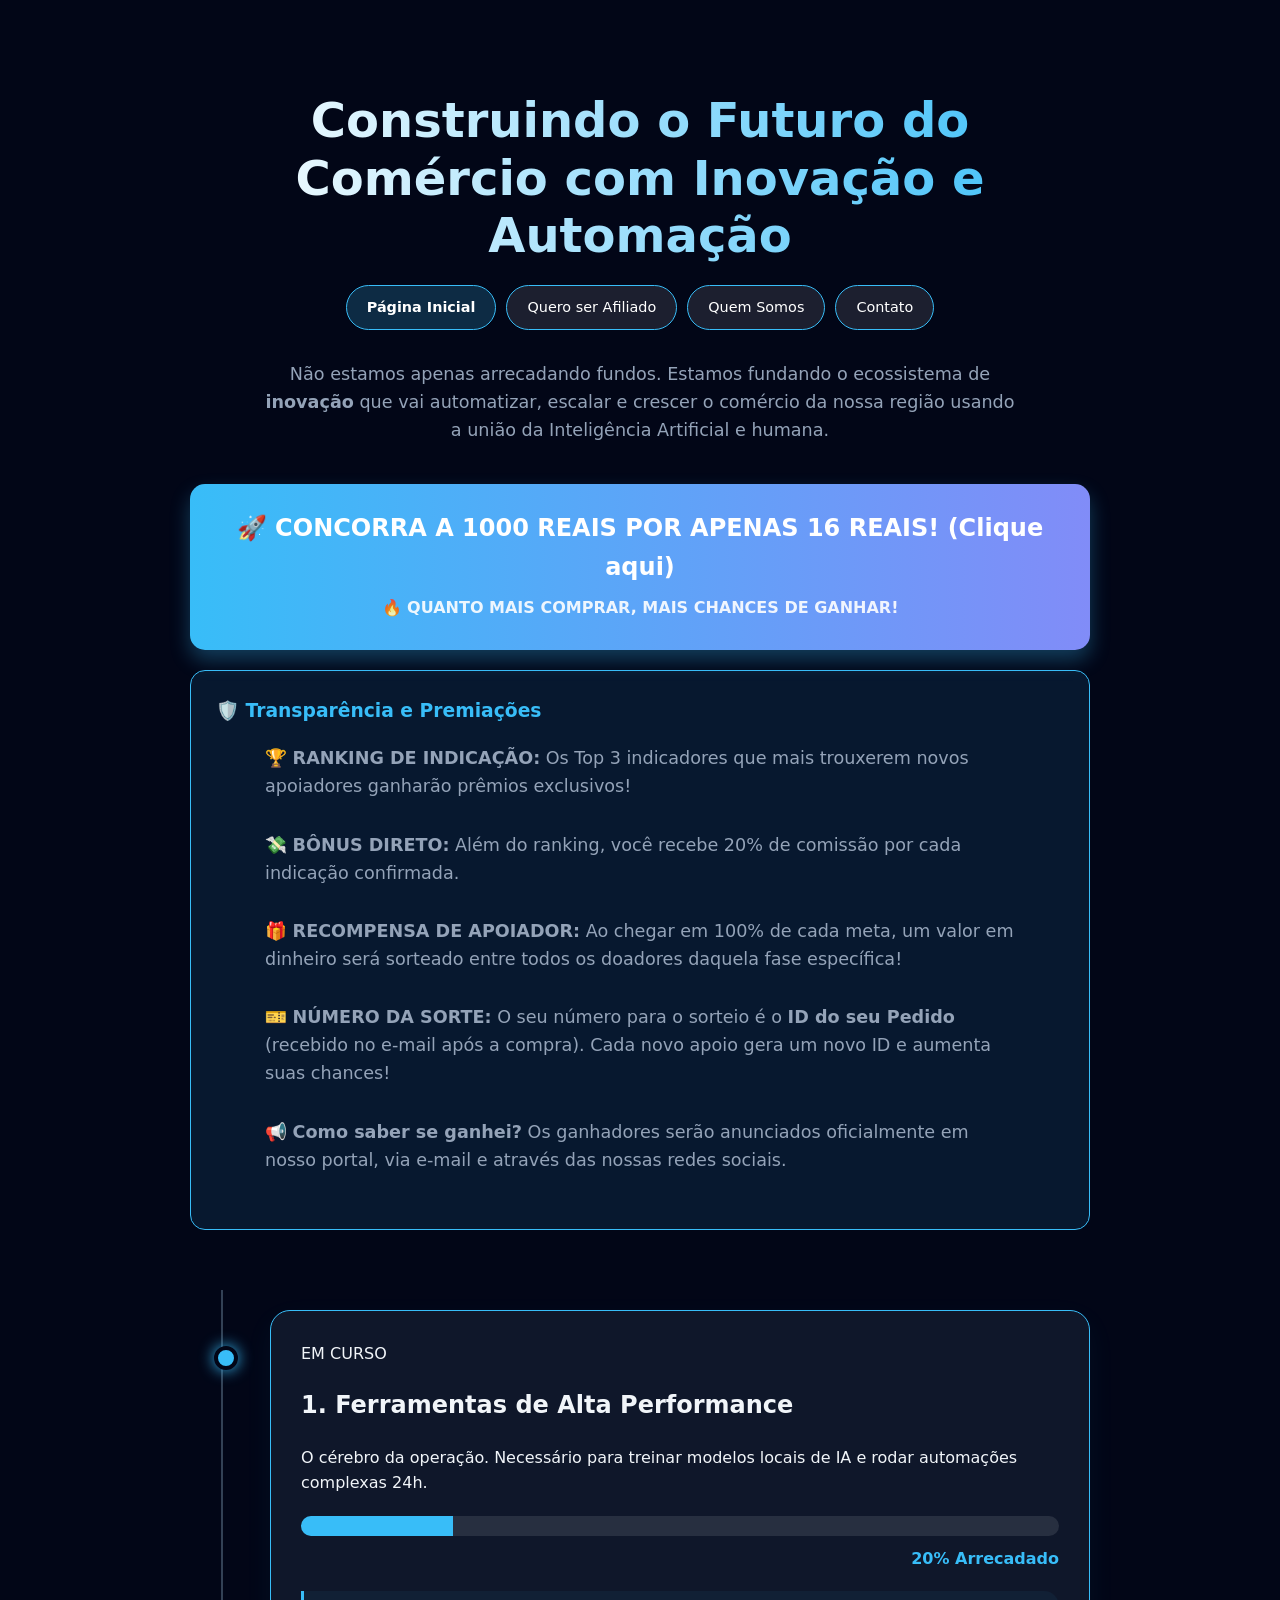
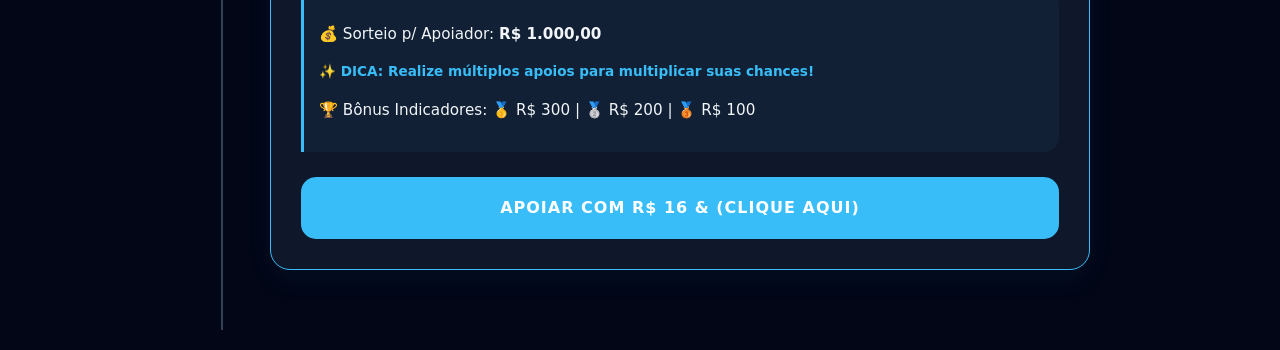
==== commit 1177cd3d: "Update index.html" ====
--- a/index.html
+++ b/index.html
@@ -5,6 +5,30 @@
     <meta name="viewport" content="width=device-width, initial-scale=1.0">
     <title>Construindo o Futuro do Comércio - Portal Inteligente/A</title>
     <link rel="stylesheet" href="style.css">
+    
+    <style>
+        .modal-overlay {
+            display: none; position: fixed; z-index: 9999; left: 0; top: 0; width: 100%; height: 100%;
+            background-color: rgba(0, 0, 0, 0.85); align-items: center; justify-content: center; backdrop-filter: blur(5px);
+        }
+        .modal-box {
+            background-color: #0f172a; padding: 30px; border-radius: 20px; border: 2px solid var(--primary, #38bdf8);
+            width: 90%; max-width: 450px; text-align: center; position: relative; box-shadow: 0 10px 30px rgba(56, 189, 248, 0.3);
+        }
+        .modal-close {
+            position: absolute; top: 15px; right: 20px; color: #fff; font-size: 28px; font-weight: bold; cursor: pointer; transition: 0.3s;
+        }
+        .modal-close:hover { color: var(--primary, #38bdf8); }
+        .modal-opcoes { display: flex; flex-direction: column; gap: 15px; margin-top: 25px; }
+        .btn-opcao-pacote {
+            display: block; padding: 15px; background: rgba(255, 255, 255, 0.05); color: white;
+            text-decoration: none; border-radius: 12px; border: 1px solid rgba(255, 255, 255, 0.2);
+            font-size: 1.1rem; transition: all 0.3s ease;
+        }
+        .btn-opcao-pacote:hover { background: rgba(56, 189, 248, 0.1); border-color: var(--primary, #38bdf8); transform: translateY(-2px); }
+        .btn-opcao-destaque { background: linear-gradient(90deg, #38bdf8, #818cf8); border: none; font-weight: bold; }
+        .btn-opcao-destaque:hover { background: linear-gradient(90deg, #2ea8e6, #737df0); transform: scale(1.03); }
+    </style>
 </head>
 <body>
 
@@ -22,7 +46,7 @@
         <p>Não estamos apenas arrecadando fundos. Estamos fundando o ecossistema de <strong>inovação</strong> que vai automatizar, escalar e crescer o comércio da nossa região usando a união da Inteligência Artificial e humana.</p>
         
         <div style="margin: 40px 0 20px 0;">
-            <a href="https://pay.kiwify.com.br/sG62CQT" style="display: block; background: linear-gradient(90deg, #38bdf8, #818cf8); color: white; text-decoration: none; font-weight: bold; font-size: 1.5rem; padding: 25px; border-radius: 15px; text-align: center; box-shadow: 0 10px 20px rgba(56, 189, 248, 0.3); transition: transform 0.3s ease;">
+            <a href="#" onclick="abrirModal(); return false;" style="display: block; background: linear-gradient(90deg, #38bdf8, #818cf8); color: white; text-decoration: none; font-weight: bold; font-size: 1.5rem; padding: 25px; border-radius: 15px; text-align: center; box-shadow: 0 10px 20px rgba(56, 189, 248, 0.3); transition: transform 0.3s ease;">
                 🚀 CONCORRA A 1000 REAIS POR APENAS 16 REAIS! (Clique aqui) <br>
                 <span style="font-size: 1rem; opacity: 0.9;">🔥 QUANTO MAIS COMPRAR, MAIS CHANCES DE GANHAR!</span>
             </a>
@@ -57,63 +81,31 @@
                 <p>🏆 Bônus Indicadores: 🥇 R$ 300 | 🥈 R$ 200 | 🥉 R$ 100</p>
             </div>
 
-            <div class="ranking">
-                <h3>Top Parceiros (5 pts por indicação)</h3>
-                <ul>
-                    <li><span>🥇 Carlos M.</span> <span>210 pts</span></li>
-                    <li><span>🥈 Ana J.</span> <span>140 pts</span></li>
-                    <li><span>🥉 Roberto F.</span> <span>75 pts</span></li>
-                </ul>
-            </div>
-            <a href="https://pay.kiwify.com.br/sG62CQT" class="btn-buy">Apoiar com R$ 16 & (Clique aqui)</a>
-        </div>
-
-        <div class="card">
-            <h2>2. Estrutura Base & Registro</h2>
-            <p>Legalização (ME), Servidores em Nuvem e o Domínio .com.br oficial.</p>
-            <div class="progress-bg"><div class="progress-fill" style="width: 0%;"></div></div>
-            <div class="premios-meta" style="color: var(--text-light);">
-                <p>💰 Sorteio p/ Apoiador: <strong>R$ 1.100,00</strong></p>
-            </div>
-            <a href="#" class="btn-buy" style="background: var(--locked);">Aguardando Meta 1</a>
-        </div>
-
-        <div class="card">
-            <h2>3. Portal de Notícias Inteligente/A</h2>
-            <p>Portal automatizado para filtrar e criar conteúdo de inovação.</p>
-            <div class="progress-bg"><div class="progress-fill" style="width: 0%;"></div></div>
-            <div class="premios-meta" style="color: var(--text-light);">
-                <p>💰 Sorteio p/ Apoiador: <strong>R$ 1.200,00</strong></p>
-            </div>
-            <a href="#" class="btn-buy" style="background: var(--locked);">Aguardando Meta 2</a>
+            <a href="#" onclick="abrirModal(); return false;" class="btn-buy">Apoiar com R$ 16 & (Clique aqui)</a>
         </div>
         
-        <div class="card">
-            <h2>4. Social Media Growth Machine</h2>
-            <p>Engenharia de tráfego orgânico e pago para alavancar negócios parceiros.</p>
-            <div class="progress-bg"><div class="progress-fill" style="width: 0%;"></div></div>
-            <div class="premios-meta" style="color: var(--text-light);">
-                <p>💰 Sorteio p/ Apoiador: <strong>R$ 1.300,00</strong></p>
-            </div>
-            <a href="#" class="btn-buy" style="background: var(--locked);">Aguardando Meta 3</a>
+        </div>
+</div>
+
+<div id="modalCompra" class="modal-overlay">
+    <div class="modal-box">
+        <span class="modal-close" onclick="fecharModal()">&times;</span>
+        <h2 style="color: white; margin-bottom: 10px;">Escolha o seu Pacote</h2>
+        <p style="color: var(--text-light); font-size: 0.95rem;">Quanto mais chances, maior a probabilidade de ganhar os R$ 1.000,00!</p>
+        
+        <div class="modal-opcoes">
+            <a href="#LINK" class="btn-opcao-pacote">🎟️ E-book + 1 Chance - <strong>R$ 16,00</strong></a>
+            <a href="#LINK" class="btn-opcao-pacote">🎟️ E-book + 3 Chances - <strong>R$ 45,00</strong></a>
+            <a href="#LINK" class="btn-opcao-pacote">🎟️ E-book + 5 Chances - <strong>R$ 70,00</strong></a>
+            <a href="#LINK" class="btn-opcao-pacote btn-opcao-destaque">🔥 E-book + 10 Chances - <strong>R$ 150,00</strong></a>
         </div>
     </div>
 </div>
 
-<footer style="text-align: center; padding: 40px 20px; margin-top: 50px; border-top: 1px solid rgba(255,255,255,0.1); background: rgba(0,0,0,0.2);">
-    <h3 style="color: white; margin-bottom: 20px;">Siga Nossas Redes Sociais</h3>
-    
-    <div style="display: flex; justify-content: center; gap: 15px; flex-wrap: wrap; margin-bottom: 30px;">
-        <a href="https://instagram.com/SEU_USER" target="_blank" style="display: inline-block; padding: 12px 25px; background: linear-gradient(45deg, #f09433 0%, #e6683c 25%, #dc2743 50%, #cc2366 75%, #bc1888 100%); color: white; text-decoration: none; border-radius: 50px; font-weight: bold;">📸 Instagram</a>
-        
-        <a href="https://tiktok.com/@SEU_USER" target="_blank" style="display: inline-block; padding: 12px 25px; background: #000000; color: white; border: 1px solid #25F4EE; text-decoration: none; border-radius: 50px; font-weight: bold;">📱 TikTok</a>
-        
-        <a href="https://youtube.com/@SEU_CANAL" target="_blank" style="display: inline-block; padding: 12px 25px; background: #FF0000; color: white; text-decoration: none; border-radius: 50px; font-weight: bold; box-shadow: 0 4px 15px rgba(255,0,0,0.4);">▶️ YouTube (Se inscreva)</a>
-    </div>
-
-    <p style="color: var(--text-light); font-size: 0.9rem;">&copy; 2026 Portal Inteligente/A - Inovação e Automação.</p>
-</footer>
-
-<script src="script.js"></script>
+<script>
+    function abrirModal() { document.getElementById('modalCompra').style.display = 'flex'; }
+    function fecharModal() { document.getElementById('modalCompra').style.display = 'none'; }
+    window.onclick = function(event) { if (event.target == document.getElementById('modalCompra')) fecharModal(); }
+</script>
 </body>
 </html>
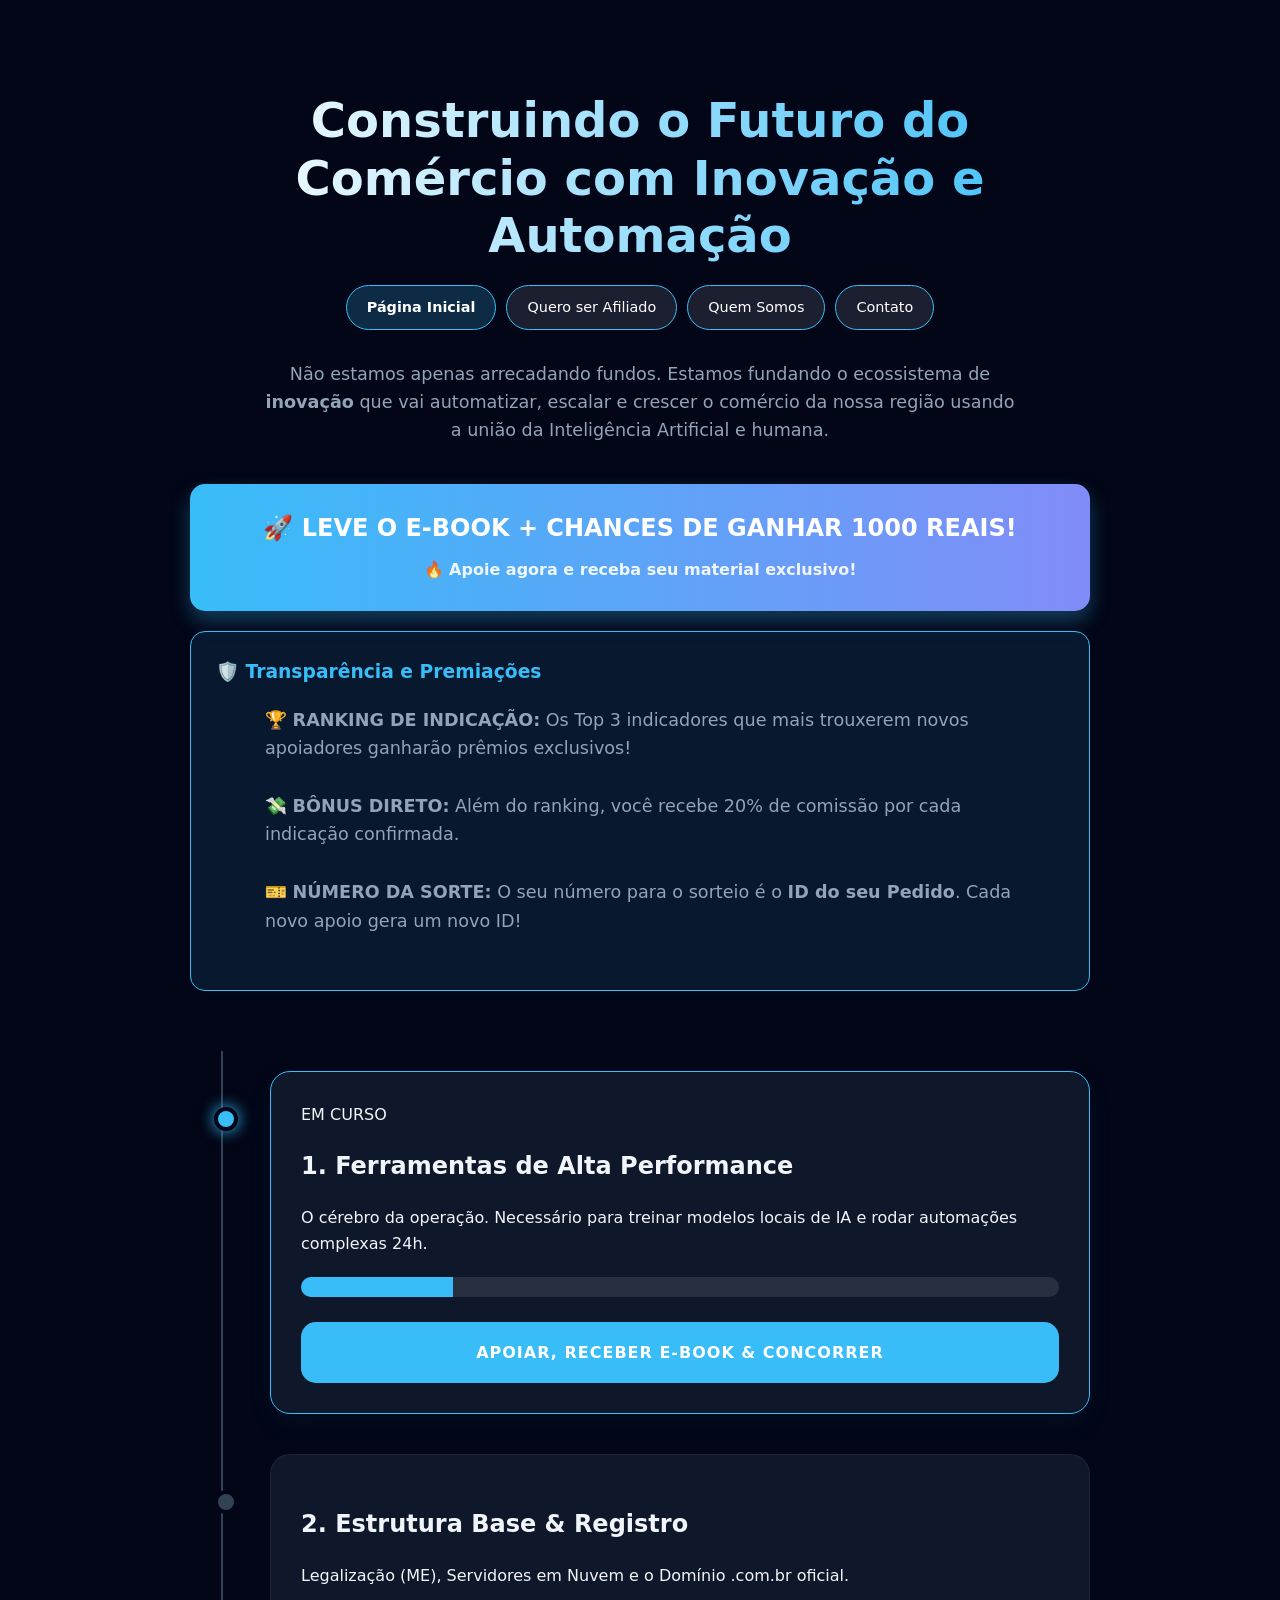
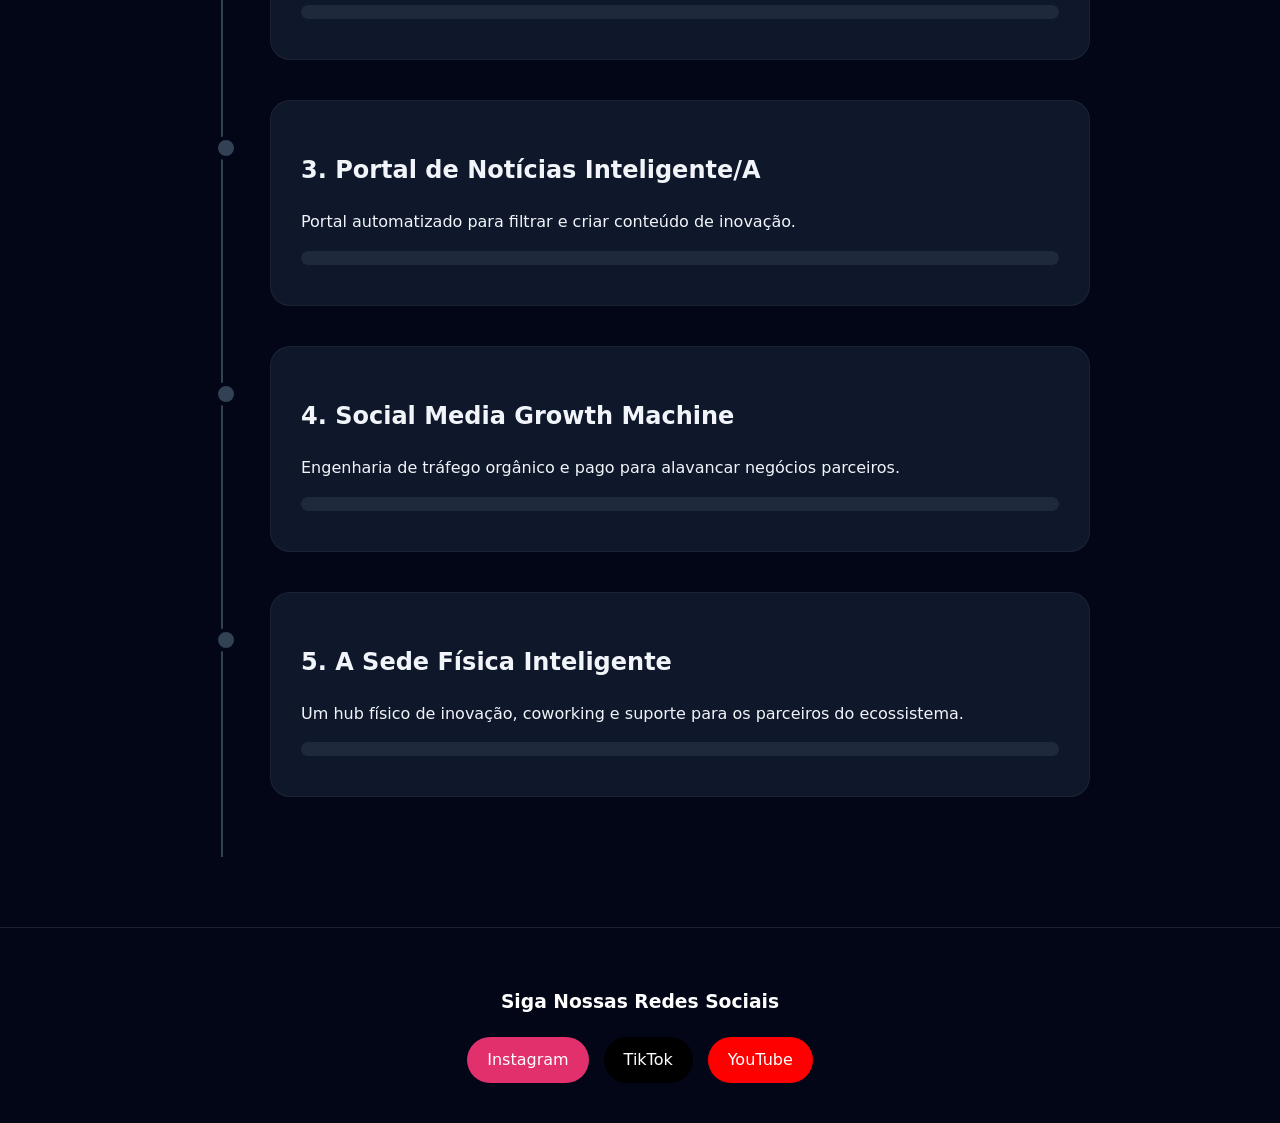
==== commit 503466bd: "Update index.html" ====
--- a/index.html
+++ b/index.html
@@ -47,8 +47,8 @@
         
         <div style="margin: 40px 0 20px 0;">
             <a href="#" onclick="abrirModal(); return false;" style="display: block; background: linear-gradient(90deg, #38bdf8, #818cf8); color: white; text-decoration: none; font-weight: bold; font-size: 1.5rem; padding: 25px; border-radius: 15px; text-align: center; box-shadow: 0 10px 20px rgba(56, 189, 248, 0.3); transition: transform 0.3s ease;">
-                🚀 CONCORRA A 1000 REAIS POR APENAS 16 REAIS! (Clique aqui) <br>
-                <span style="font-size: 1rem; opacity: 0.9;">🔥 QUANTO MAIS COMPRAR, MAIS CHANCES DE GANHAR!</span>
+                🚀 LEVE O E-BOOK + CHANCES DE GANHAR 1000 REAIS! <br>
+                <span style="font-size: 1rem; opacity: 0.9;">🔥 Apoie agora e receba seu material exclusivo!</span>
             </a>
         </div>
 
@@ -56,9 +56,7 @@
             <h3 style="margin-top:0; color:var(--primary);">🛡️ Transparência e Premiações</h3>
             <p>🏆 <strong>RANKING DE INDICAÇÃO:</strong> Os Top 3 indicadores que mais trouxerem novos apoiadores ganharão prêmios exclusivos!</p>
             <p>💸 <strong>BÔNUS DIRETO:</strong> Além do ranking, você recebe 20% de comissão por cada indicação confirmada.</p>
-            <p>🎁 <strong>RECOMPENSA DE APOIADOR:</strong> Ao chegar em 100% de cada meta, um valor em dinheiro será sorteado entre todos os doadores daquela fase específica!</p>
-            <p>🎫 <strong>NÚMERO DA SORTE:</strong> O seu número para o sorteio é o <b>ID do seu Pedido</b> (recebido no e-mail após a compra). Cada novo apoio gera um novo ID e aumenta suas chances!</p>
-            <p>📢 <strong>Como saber se ganhei?</strong> Os ganhadores serão anunciados oficialmente em nosso portal, via e-mail e através das nossas redes sociais.</p>
+            <p>🎫 <strong>NÚMERO DA SORTE:</strong> O seu número para o sorteio é o <b>ID do seu Pedido</b>. Cada novo apoio gera um novo ID!</p>
         </div>
     </header>
 
@@ -67,37 +65,56 @@
             <div class="status-badge">EM CURSO</div>
             <h2>1. Ferramentas de Alta Performance</h2>
             <p>O cérebro da operação. Necessário para treinar modelos locais de IA e rodar automações complexas 24h.</p>
-            
-            <div class="progress-container" style="position: relative; margin: 20px 0;">
-                <div class="progress-bg" style="height: 20px; background: rgba(255,255,255,0.1); border-radius: 10px; overflow: hidden;">
-                    <div class="progress-fill" style="width: 20%; height: 100%; background: var(--primary); transition: width 0.5s ease;"></div>
-                </div>
-                <span style="display: block; text-align: right; margin-top: 5px; color: var(--primary); font-weight: bold;">20% Arrecadado</span>
+            <div class="progress-container" style="margin: 20px 0;">
+                <div class="progress-bg" style="height: 20px; background: rgba(255,255,255,0.1); border-radius: 10px;"><div class="progress-fill" style="width: 20%; height: 100%; background: var(--primary);"></div></div>
             </div>
-            
-            <div class="premios-meta">
-                <p>💰 Sorteio p/ Apoiador: <strong>R$ 1.000,00</strong></p>
-                <p style="color: var(--primary); font-weight: bold; font-size: 0.85rem;">✨ DICA: Realize múltiplos apoios para multiplicar suas chances!</p>
-                <p>🏆 Bônus Indicadores: 🥇 R$ 300 | 🥈 R$ 200 | 🥉 R$ 100</p>
-            </div>
+            <a href="#" onclick="abrirModal(); return false;" class="btn-buy">Apoiar, receber E-book & Concorrer</a>
+        </div>
 
-            <a href="#" onclick="abrirModal(); return false;" class="btn-buy">Apoiar com R$ 16 & (Clique aqui)</a>
+        <div class="card">
+            <h2>2. Estrutura Base & Registro</h2>
+            <p>Legalização (ME), Servidores em Nuvem e o Domínio .com.br oficial.</p>
+            <div class="progress-bg"><div class="progress-fill" style="width: 0%;"></div></div>
         </div>
-        
+
+        <div class="card">
+            <h2>3. Portal de Notícias Inteligente/A</h2>
+            <p>Portal automatizado para filtrar e criar conteúdo de inovação.</p>
+            <div class="progress-bg"><div class="progress-fill" style="width: 0%;"></div></div>
         </div>
+
+        <div class="card">
+            <h2>4. Social Media Growth Machine</h2>
+            <p>Engenharia de tráfego orgânico e pago para alavancar negócios parceiros.</p>
+            <div class="progress-bg"><div class="progress-fill" style="width: 0%;"></div></div>
+        </div>
+
+        <div class="card">
+            <h2>5. A Sede Física Inteligente</h2>
+            <p>Um hub físico de inovação, coworking e suporte para os parceiros do ecossistema.</p>
+            <div class="progress-bg"><div class="progress-fill" style="width: 0%;"></div></div>
+        </div>
+    </div>
 </div>
+
+<footer style="text-align: center; padding: 40px 20px; margin-top: 50px; border-top: 1px solid rgba(255,255,255,0.1);">
+    <h3 style="color: white; margin-bottom: 20px;">Siga Nossas Redes Sociais</h3>
+    <div style="display: flex; justify-content: center; gap: 15px; flex-wrap: wrap;">
+        <a href="https://www.instagram.com/inteligenteportal" style="padding: 10px 20px; background: #E1306C; color: white; text-decoration: none; border-radius: 50px;">Instagram</a>
+        <a href="#SEU_LINK_TIKTOK" style="padding: 10px 20px; background: #000000; color: white; text-decoration: none; border-radius: 50px;">TikTok</a>
+        <a href="#SEU_LINK_YOUTUBE" style="padding: 10px 20px; background: #FF0000; color: white; text-decoration: none; border-radius: 50px;">YouTube</a>
+    </div>
+</footer>
 
 <div id="modalCompra" class="modal-overlay">
     <div class="modal-box">
         <span class="modal-close" onclick="fecharModal()">&times;</span>
         <h2 style="color: white; margin-bottom: 10px;">Escolha o seu Pacote</h2>
-        <p style="color: var(--text-light); font-size: 0.95rem;">Quanto mais chances, maior a probabilidade de ganhar os R$ 1.000,00!</p>
-        
         <div class="modal-opcoes">
-            <a href="#LINK" class="btn-opcao-pacote">🎟️ E-book + 1 Chance - <strong>R$ 16,00</strong></a>
-            <a href="#LINK" class="btn-opcao-pacote">🎟️ E-book + 3 Chances - <strong>R$ 45,00</strong></a>
-            <a href="#LINK" class="btn-opcao-pacote">🎟️ E-book + 5 Chances - <strong>R$ 70,00</strong></a>
-            <a href="#LINK" class="btn-opcao-pacote btn-opcao-destaque">🔥 E-book + 10 Chances - <strong>R$ 150,00</strong></a>
+            <a href="https://pay.kiwify.com.br/3Ok5znq" class="btn-opcao-pacote">🎟️ E-book + 1 Chance - R$ 16,00</a>
+            <a href="https://pay.kiwify.com.br/suHJYxD" class="btn-opcao-pacote">🎟️ E-book + 3 Chances - R$ 45,00</a>
+            <a href="https://pay.kiwify.com.br/Yzom9Ya" class="btn-opcao-pacote">🎟️ E-book + 5 Chances - R$ 70,00</a>
+            <a href="https://pay.kiwify.com.br/sCPcIrM" class="btn-opcao-pacote btn-opcao-destaque">🔥 E-book + 10 Chances - R$ 150,00</a>
         </div>
     </div>
 </div>
@@ -105,7 +122,11 @@
 <script>
     function abrirModal() { document.getElementById('modalCompra').style.display = 'flex'; }
     function fecharModal() { document.getElementById('modalCompra').style.display = 'none'; }
-    window.onclick = function(event) { if (event.target == document.getElementById('modalCompra')) fecharModal(); }
+    window.onclick = function(event) {
+        var modal = document.getElementById('modalCompra');
+        if (event.target == modal) { modal.style.display = "none"; }
+    }
 </script>
 </body>
 </html>
+
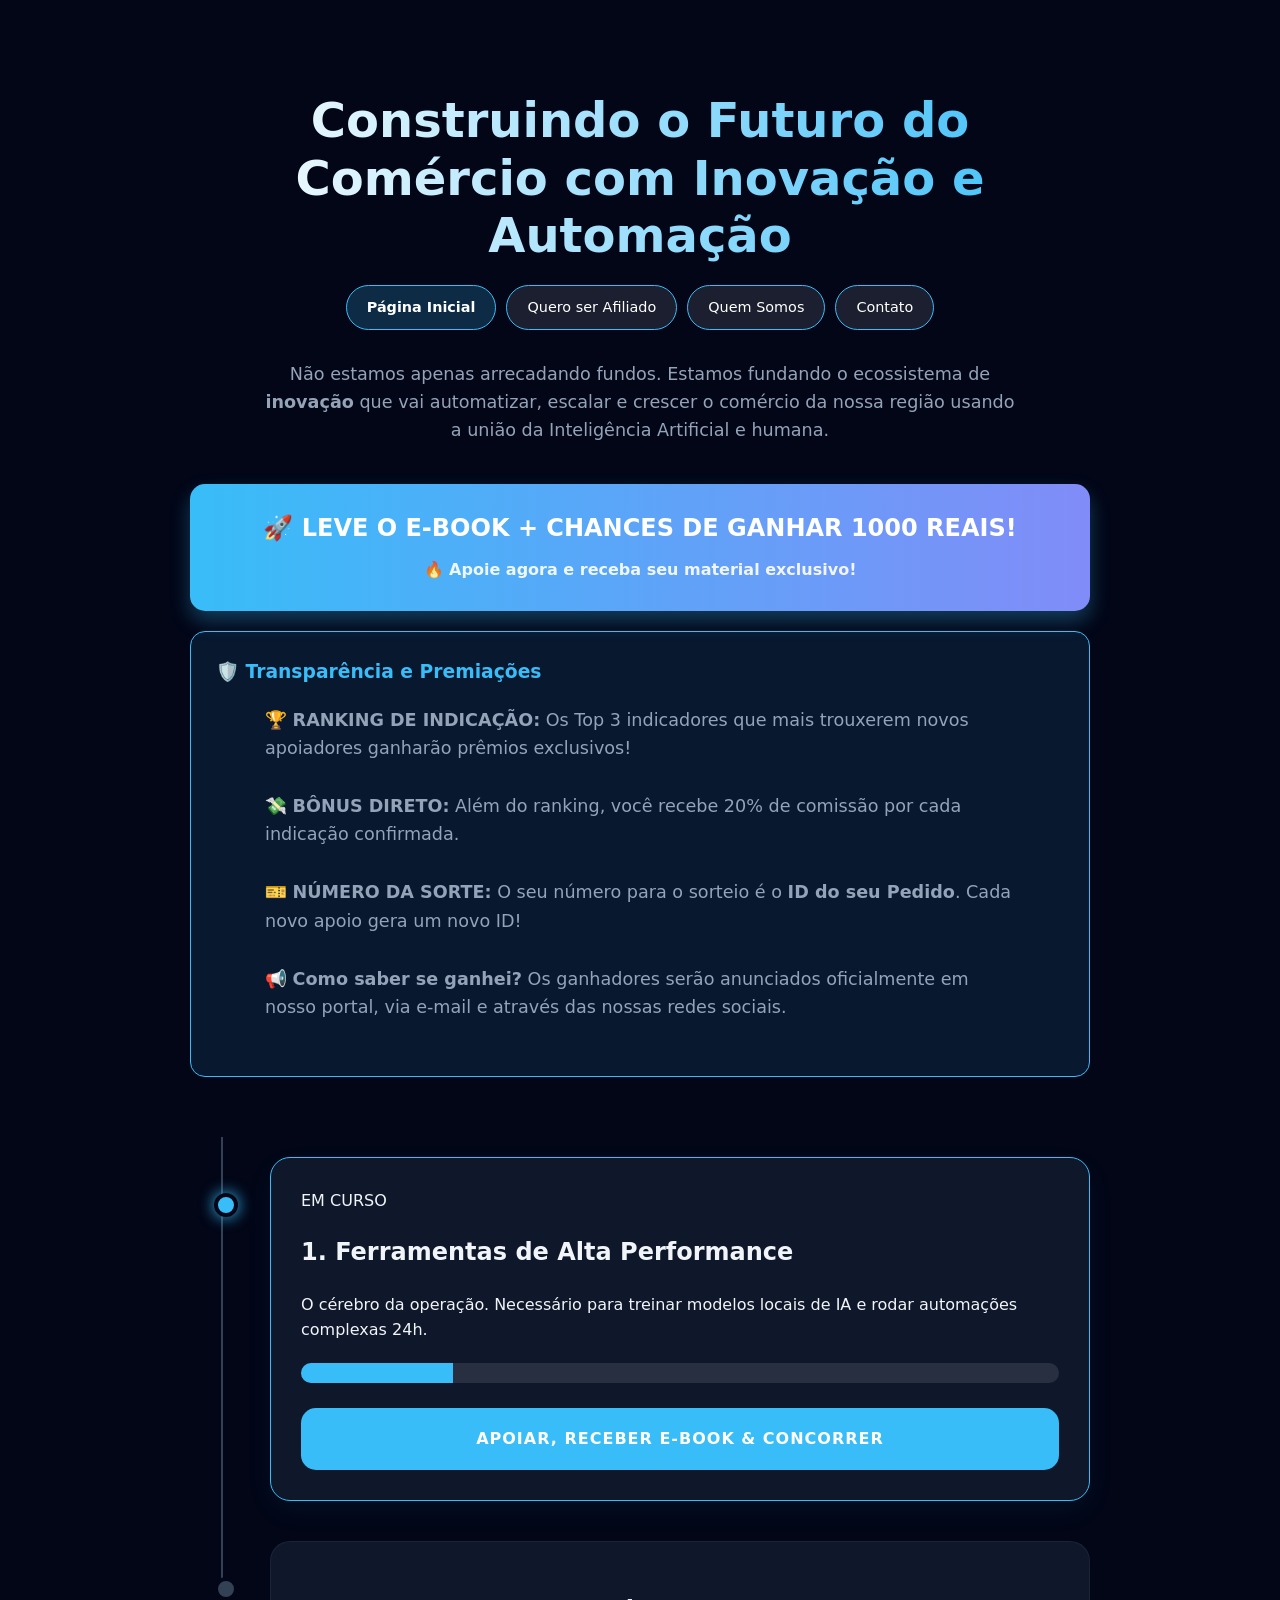
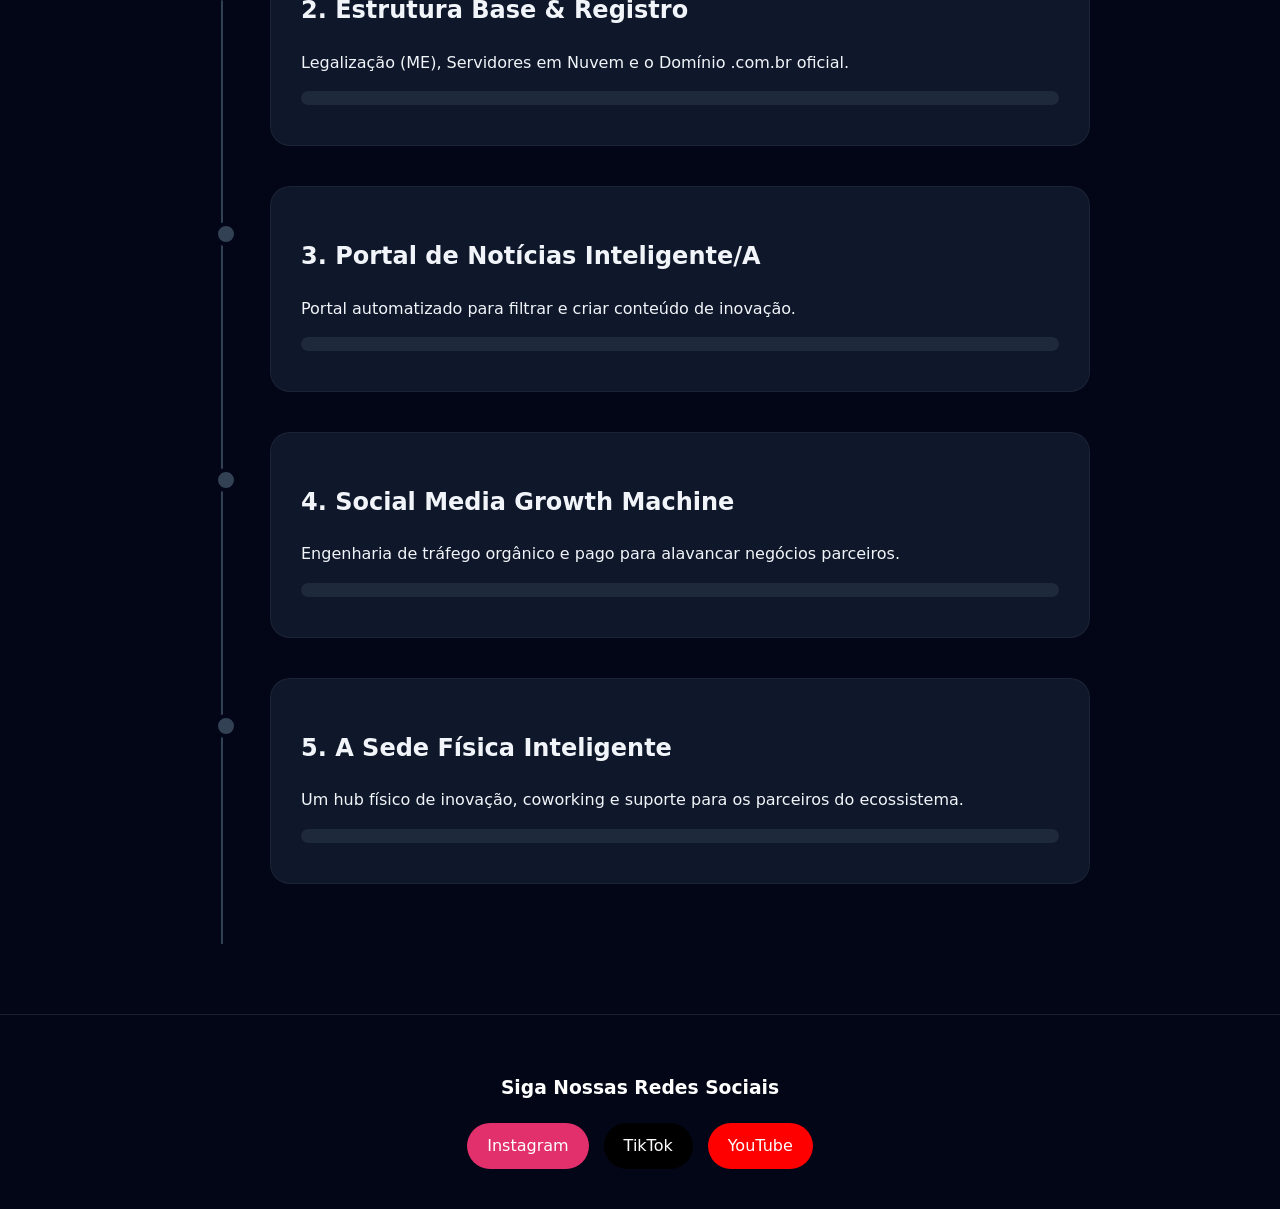
==== commit 559d9a72: "Update index.html" ====
--- a/index.html
+++ b/index.html
@@ -57,6 +57,7 @@
             <p>🏆 <strong>RANKING DE INDICAÇÃO:</strong> Os Top 3 indicadores que mais trouxerem novos apoiadores ganharão prêmios exclusivos!</p>
             <p>💸 <strong>BÔNUS DIRETO:</strong> Além do ranking, você recebe 20% de comissão por cada indicação confirmada.</p>
             <p>🎫 <strong>NÚMERO DA SORTE:</strong> O seu número para o sorteio é o <b>ID do seu Pedido</b>. Cada novo apoio gera um novo ID!</p>
+            <p>📢 <strong>Como saber se ganhei?</strong> Os ganhadores serão anunciados oficialmente em nosso portal, via e-mail e através das nossas redes sociais.</p>
         </div>
     </header>
 
@@ -102,7 +103,7 @@
     <div style="display: flex; justify-content: center; gap: 15px; flex-wrap: wrap;">
         <a href="https://www.instagram.com/inteligenteportal" style="padding: 10px 20px; background: #E1306C; color: white; text-decoration: none; border-radius: 50px;">Instagram</a>
         <a href="#SEU_LINK_TIKTOK" style="padding: 10px 20px; background: #000000; color: white; text-decoration: none; border-radius: 50px;">TikTok</a>
-        <a href="#SEU_LINK_YOUTUBE" style="padding: 10px 20px; background: #FF0000; color: white; text-decoration: none; border-radius: 50px;">YouTube</a>
+        <a href="http://www.youtube.com/@PortalInteligente" style="padding: 10px 20px; background: #FF0000; color: white; text-decoration: none; border-radius: 50px;">YouTube</a>
     </div>
 </footer>
 
@@ -130,3 +131,5 @@
 </body>
 </html>
 
+
+
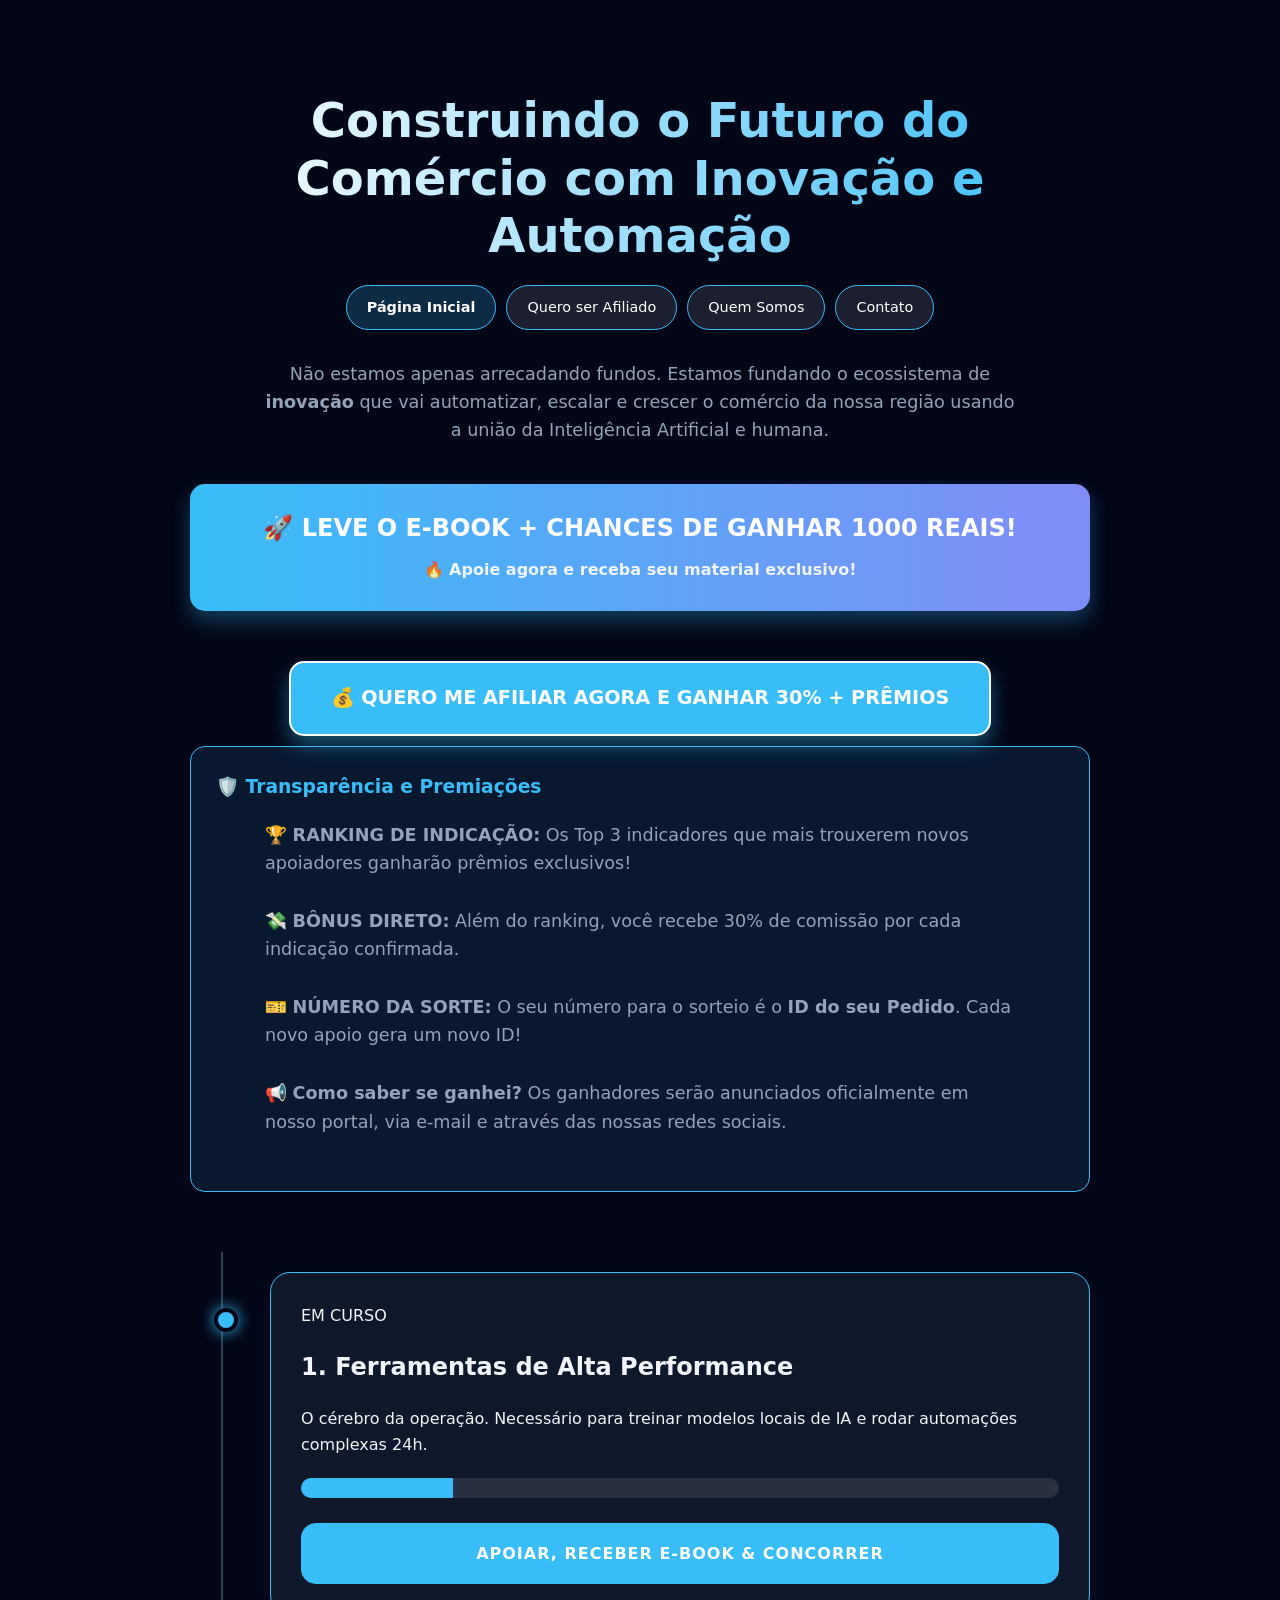
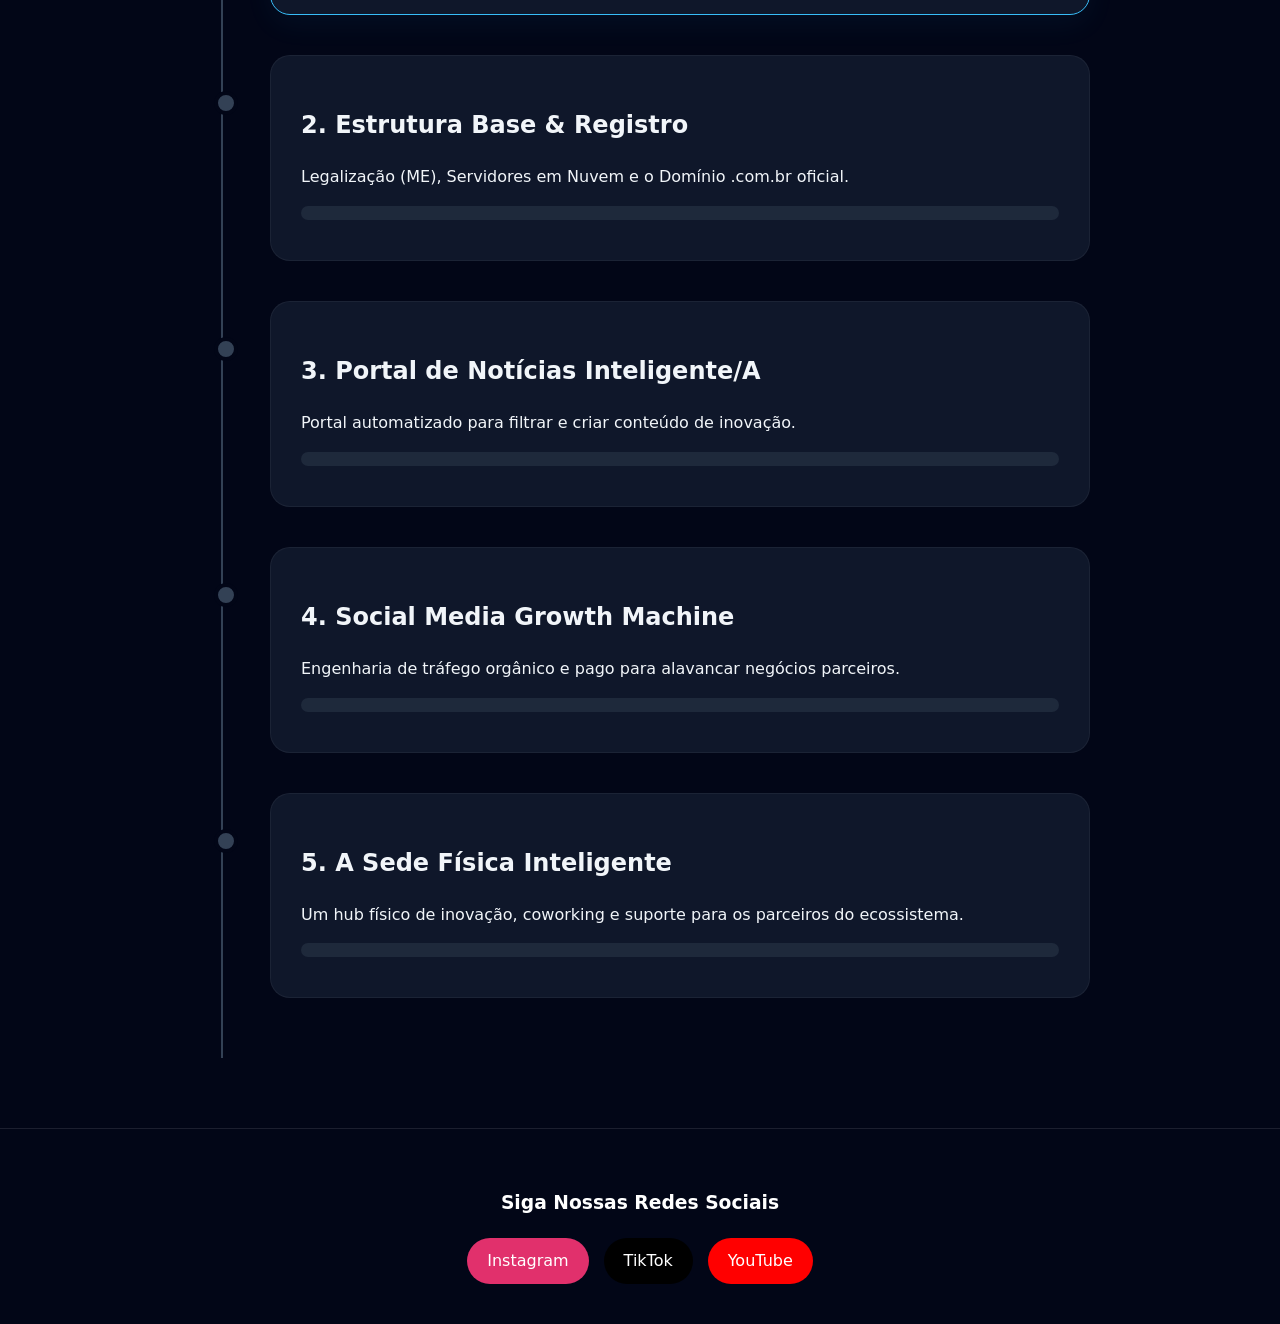
==== commit 04644397: "Update index.html" ====
--- a/index.html
+++ b/index.html
@@ -52,10 +52,16 @@
             </a>
         </div>
 
+        <div style="text-align: center; margin-top: 50px;">
+            <a href="https://dashboard.kiwify.com/join/affiliate/4u3ciuTd" target="_blank" style="display: inline-block; padding: 20px 40px; background: var(--primary); color: white; text-decoration: none; border-radius: 15px; font-size: 1.2rem; font-weight: bold; border: 2px solid white; box-shadow: 0 10px 20px rgba(56, 189, 248, 0.4); transition: transform 0.3s ease;">
+                💰 QUERO ME AFILIAR AGORA E GANHAR 30% + PRÊMIOS
+            </a>
+        </div>
+        
         <div class="recompensa-box" style="margin-top: 10px; background: rgba(56, 189, 248, 0.1); padding: 25px; border-radius: 15px; border: 1px solid var(--primary); text-align: left;">
             <h3 style="margin-top:0; color:var(--primary);">🛡️ Transparência e Premiações</h3>
             <p>🏆 <strong>RANKING DE INDICAÇÃO:</strong> Os Top 3 indicadores que mais trouxerem novos apoiadores ganharão prêmios exclusivos!</p>
-            <p>💸 <strong>BÔNUS DIRETO:</strong> Além do ranking, você recebe 20% de comissão por cada indicação confirmada.</p>
+            <p>💸 <strong>BÔNUS DIRETO:</strong> Além do ranking, você recebe 30% de comissão por cada indicação confirmada.</p>
             <p>🎫 <strong>NÚMERO DA SORTE:</strong> O seu número para o sorteio é o <b>ID do seu Pedido</b>. Cada novo apoio gera um novo ID!</p>
             <p>📢 <strong>Como saber se ganhei?</strong> Os ganhadores serão anunciados oficialmente em nosso portal, via e-mail e através das nossas redes sociais.</p>
         </div>
@@ -112,10 +118,24 @@
         <span class="modal-close" onclick="fecharModal()">&times;</span>
         <h2 style="color: white; margin-bottom: 10px;">Escolha o seu Pacote</h2>
         <div class="modal-opcoes">
-            <a href="https://pay.kiwify.com.br/3Ok5znq" class="btn-opcao-pacote">🎟️ E-book + 1 Chance - R$ 16,00</a>
-            <a href="https://pay.kiwify.com.br/suHJYxD" class="btn-opcao-pacote">🎟️ E-book + 3 Chances - R$ 45,00</a>
-            <a href="https://pay.kiwify.com.br/Yzom9Ya" class="btn-opcao-pacote">🎟️ E-book + 5 Chances - R$ 70,00</a>
-            <a href="https://pay.kiwify.com.br/sCPcIrM" class="btn-opcao-pacote btn-opcao-destaque">🔥 E-book + 10 Chances - R$ 150,00</a>
+            <a href="https://pay.kiwify.com.br/3Ok5znq" class="btn-opcao-pacote">
+    🎟️ E-book + 1 Chance - R$ 13,00
+</a>
+
+<a href="https://pay.kiwify.com.br/suHJYxD" class="btn-opcao-pacote">
+    🎟️ E-book + 3 Chances - R$ 33,00 
+    <span class="desconto-tag">(-15%)</span>
+</a>
+
+<a href="https://pay.kiwify.com.br/Yzom9Ya" class="btn-opcao-pacote">
+    🎟️ E-book + 5 Chances - R$ 50,00 
+    <span class="desconto-tag">(-23%)</span>
+</a>
+
+<a href="https://pay.kiwify.com.br/sCPcIrM" class="btn-opcao-pacote btn-opcao-destaque">
+    🔥 E-book + 10 Chances - R$ 85,00 
+    <span class="desconto-tag">(-35%)</span>
+</a>
         </div>
     </div>
 </div>
@@ -133,3 +153,5 @@
 
 
 
+
+
--- a/style.css
+++ b/style.css
@@ -239,4 +239,14 @@
     .card { margin-left: 50px; padding: 20px; }
     .card::before { left: -37px; }
     .social-contact-bar { justify-content: center; text-align: center; }
-}+
+}
+.desconto-tag {
+    background-color: #28a745; /* Verde para remeter a economia */
+    color: white;
+    padding: 2px 6px;
+    border-radius: 4px;
+    font-size: 0.8em;
+    font-weight: bold;
+    margin-left: 10px;
+}
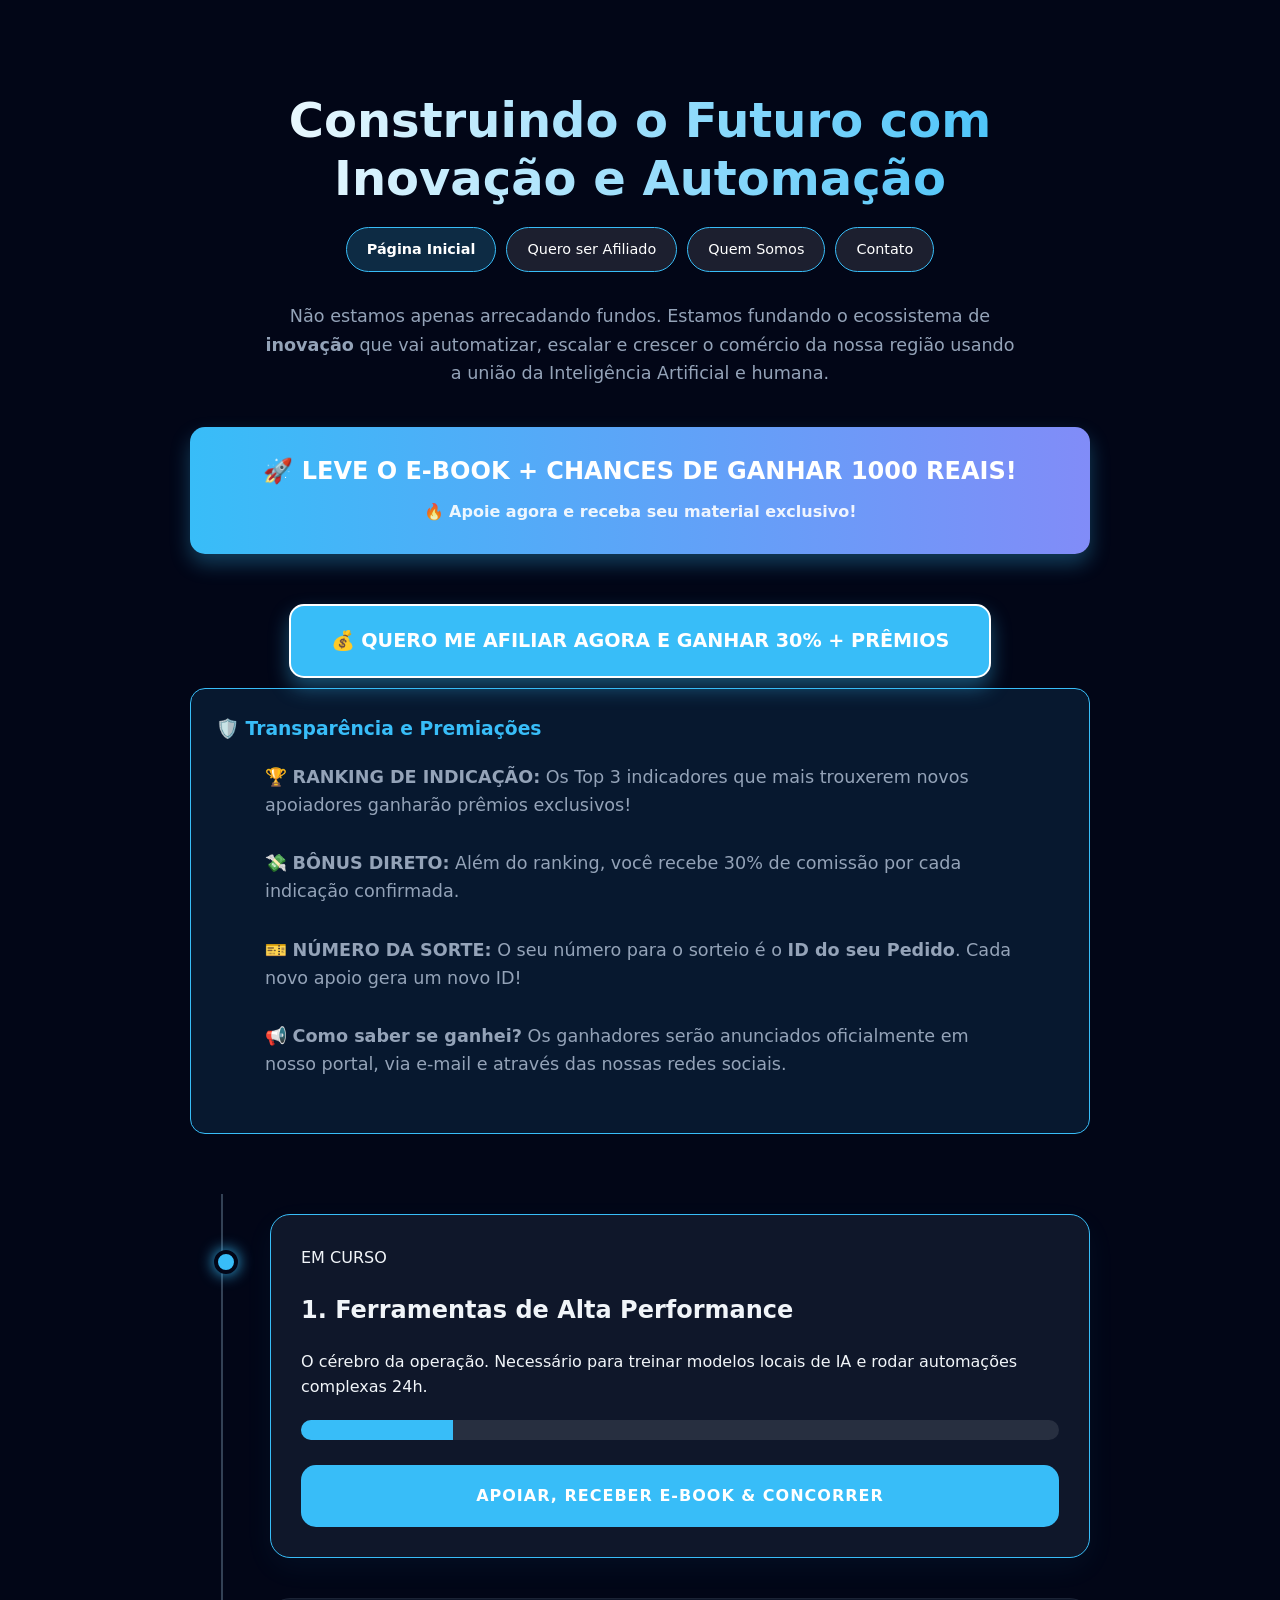
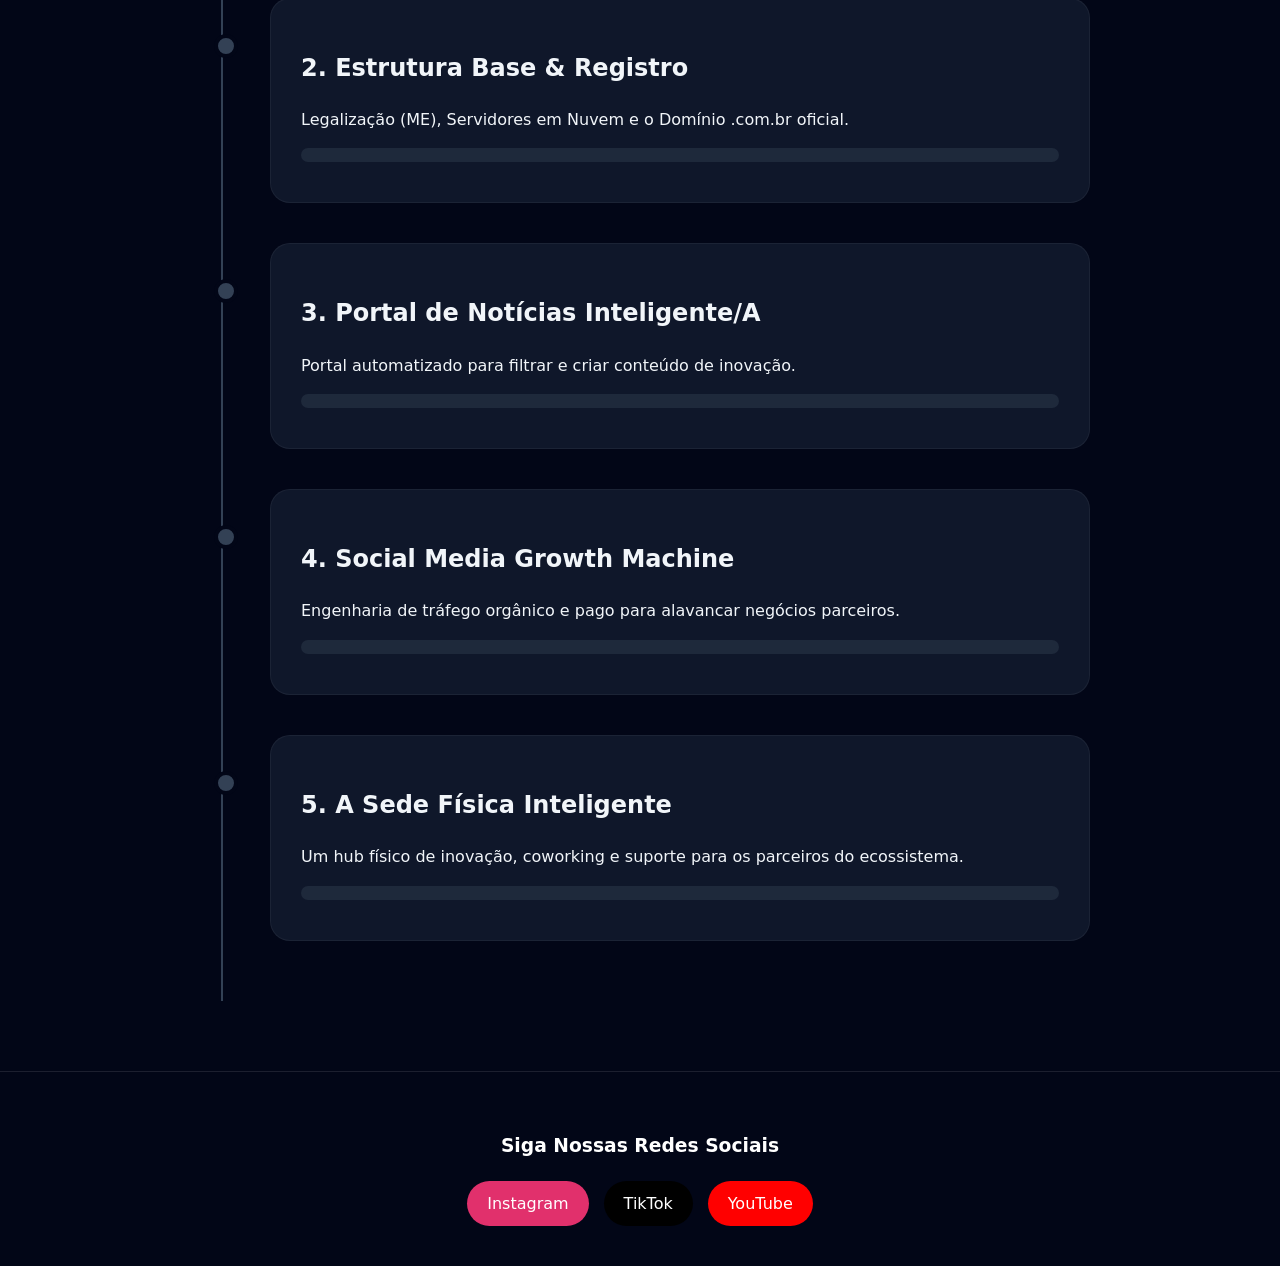
==== commit 0e9b25dc: "Update index.html" ====
--- a/index.html
+++ b/index.html
@@ -3,7 +3,7 @@
 <head>
     <meta charset="UTF-8">
     <meta name="viewport" content="width=device-width, initial-scale=1.0">
-    <title>Construindo o Futuro do Comércio - Portal Inteligente/A</title>
+    <title>Construindo o Futuro - Portal Inteligente/A</title>
     <link rel="stylesheet" href="style.css">
     
     <style>
@@ -34,7 +34,7 @@
 
 <div class="container">
     <header class="header" style="margin-top: 20px;">
-        <h1>Construindo o Futuro do Comércio com Inovação e Automação</h1>
+        <h1>Construindo o Futuro com Inovação e Automação</h1>
         
         <div class="nav-menu" style="margin-bottom: 30px; display: flex; justify-content: center; gap: 10px; flex-wrap: wrap;">
             <a href="index.html" class="btn-nav" style="padding: 10px 20px; background: rgba(56, 189, 248, 0.2); border-radius: 50px; text-decoration: none; color: white; border: 1px solid var(--primary); font-size: 0.9rem; font-weight: bold;">Página Inicial</a>
